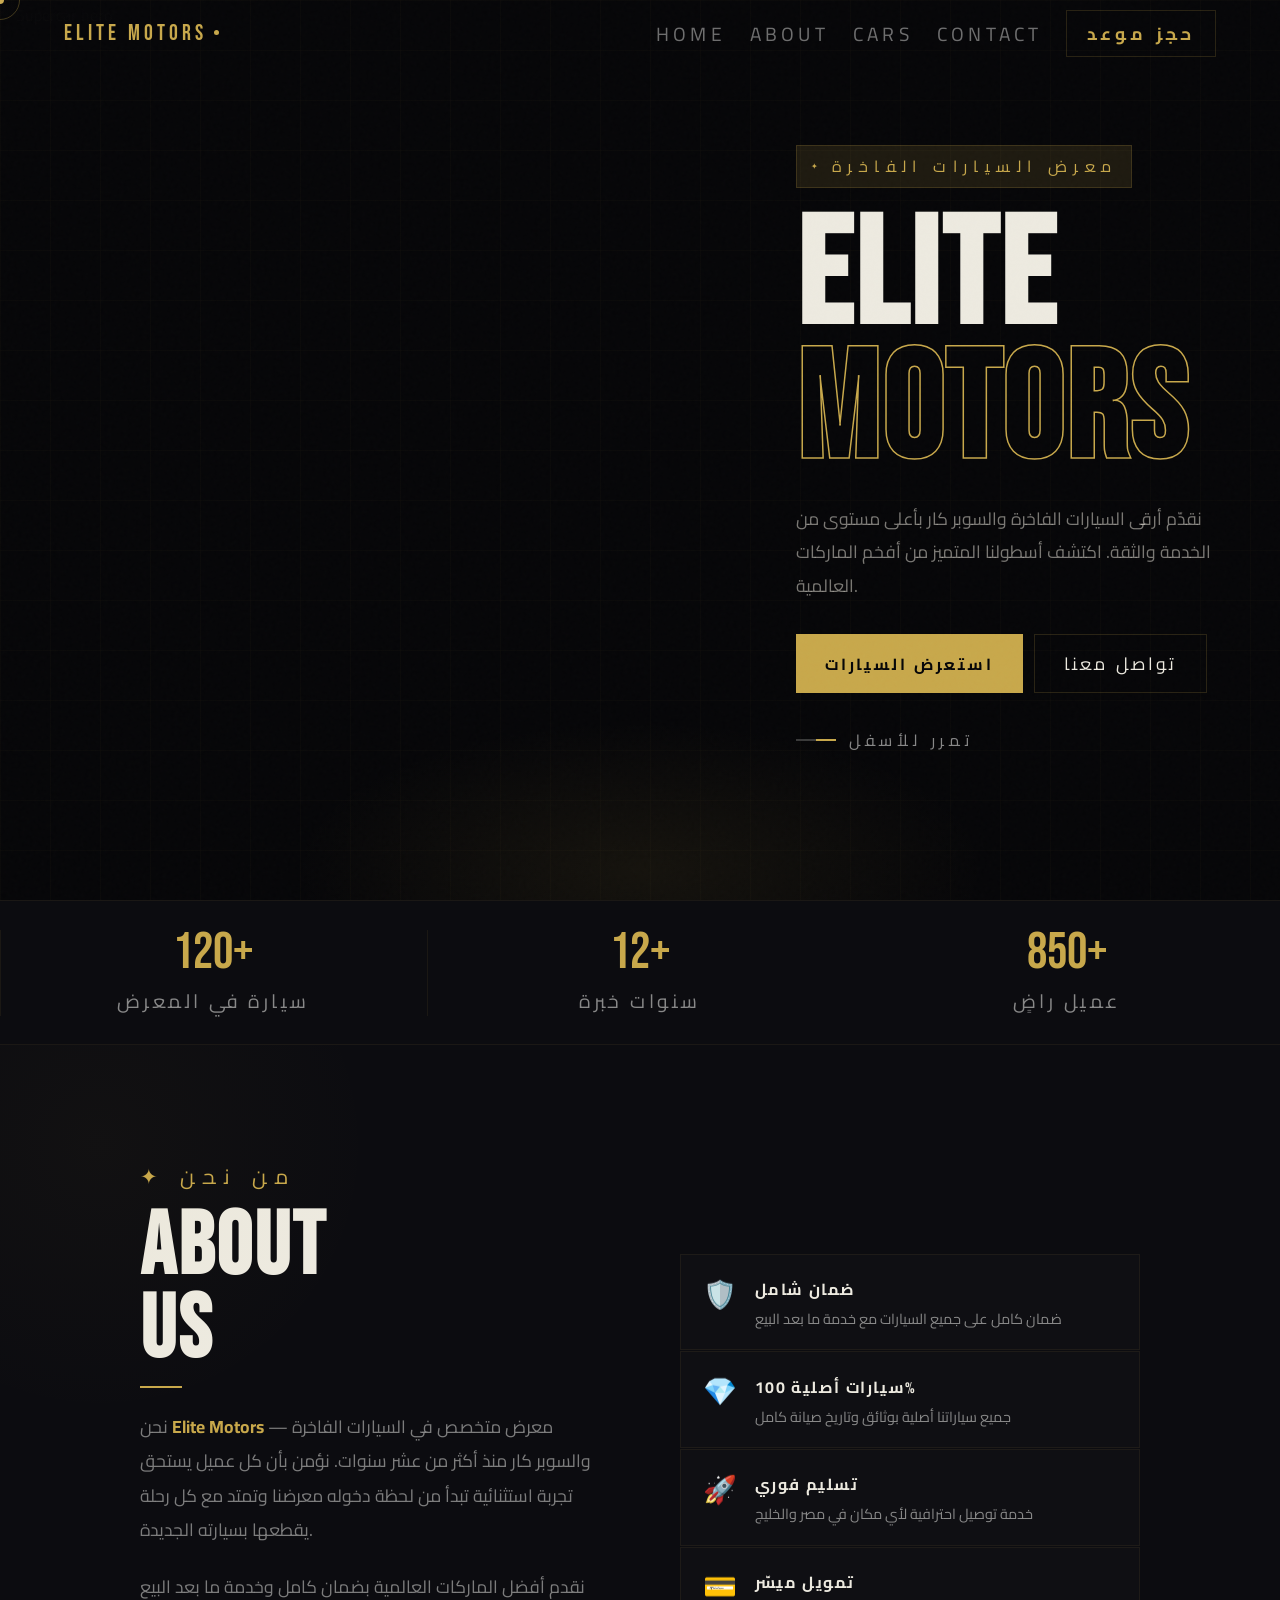
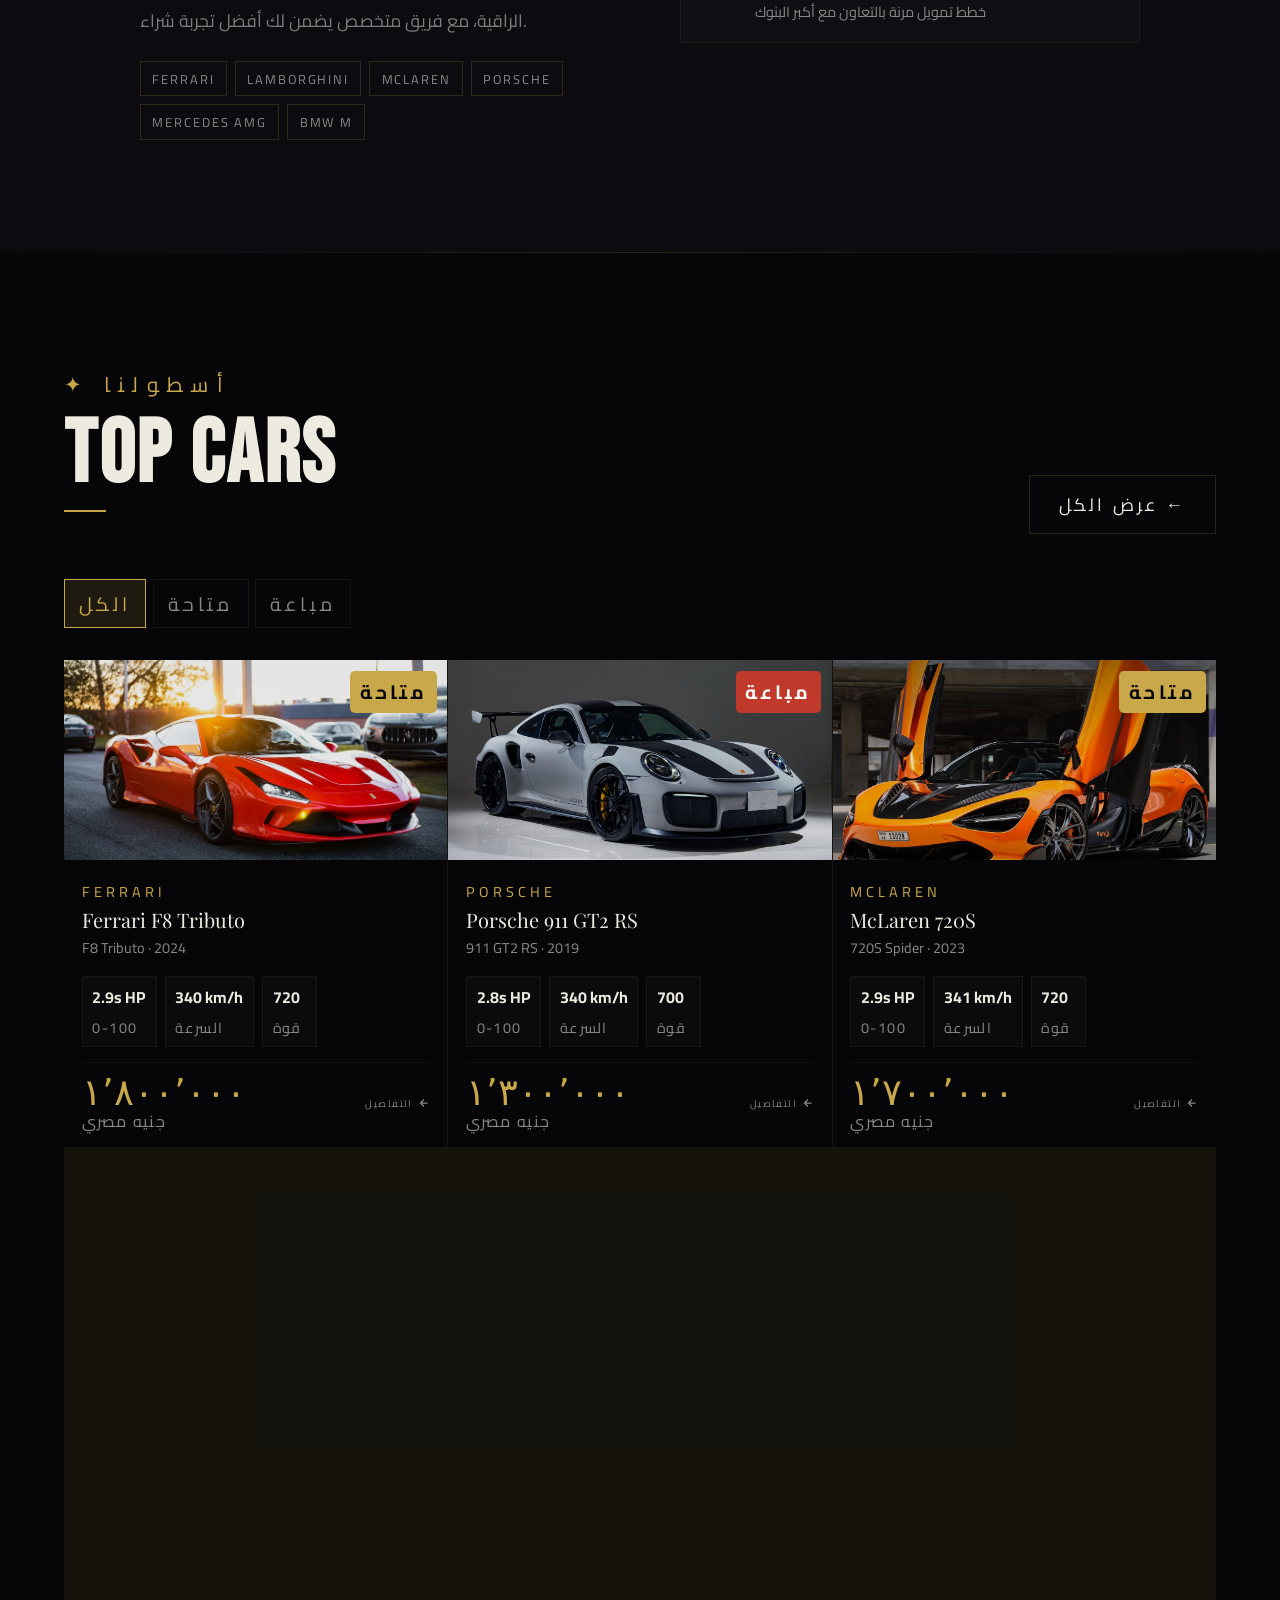
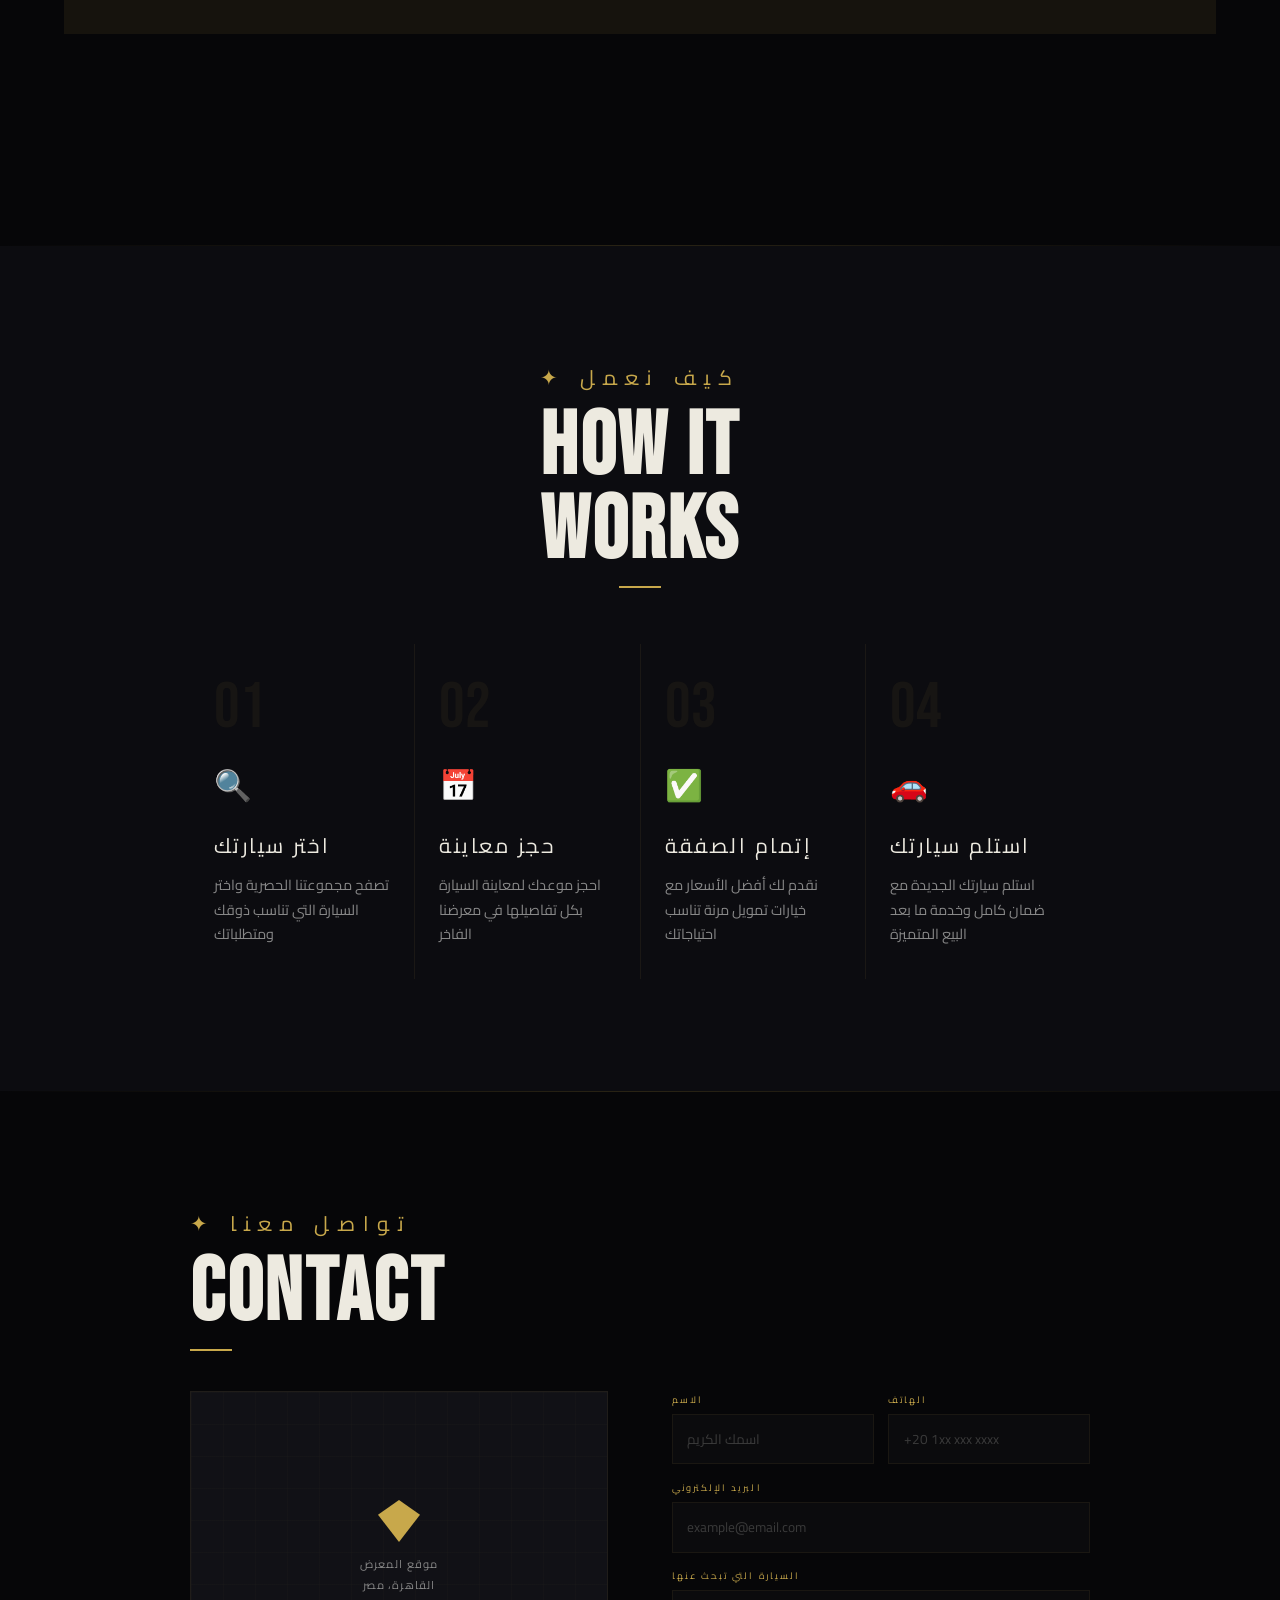
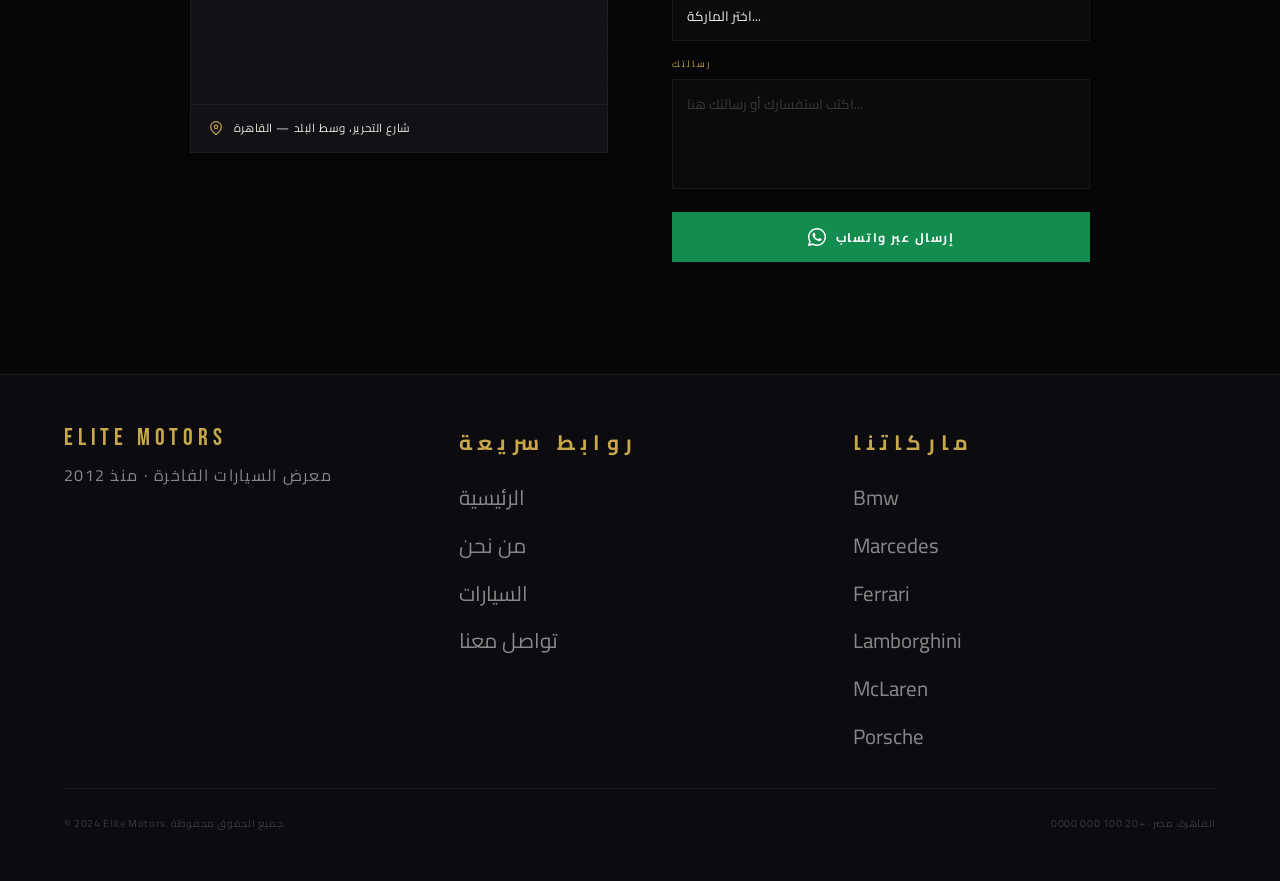
==== index.html @ e6af2a57 "Add files via upload" ====
<!DOCTYPE html>
<html lang="en">
<head>
    <meta charset="UTF-8">
    <meta name="viewport" content="width=device-width, initial-scale=1.0">
    <title>Elite Motors</title>
       <link rel="icon" type="image/x-icon" href="Images/Logo.ico">
    <link rel="preconnect" href="https://fonts.googleapis.com"/>
<link href="https://fonts.googleapis.com/css2?family=Bebas+Neue&family=Cairo:wght@300;400;600;700;900&family=Playfair+Display:ital,wght@0,400;0,700;1,400&display=swap" rel="stylesheet"/>
<link rel="stylesheet" href="style/style.css">
</head>
<body>
    <div class="cursor" id="cursor"></div>
<div class="cursor-ring" id="cursorRing"></div>

<!-- LOADER -->
<div id="loader">
  <div class="loader-wordmark">
    <div class="loader-em">ELITE MOTORS</div>
    <div class="loader-sub">معرض السيارات الفاخرة</div>
  </div>
  <div class="loader-track">
    <div class="loader-fill"></div>
  </div>
  <div class="loader-pct" id="loaderPct">0%</div>
</div>

<!-- NAV -->
<nav id="mainNav">
  <a href="#home" class="nav-logo" onclick="closeMenu()">
    ELITE MOTORS<span class="dot"></span>
  </a>
  <button class="hamburger" id="hamburger" aria-label="القائمة" aria-expanded="false">
    <span></span><span></span><span></span>
  </button>
  <div class="nav-drawer" id="navDrawer">
    <ul>
      <li><a href="#home" onclick="closeMenu()">Home</a></li>
      <li><a href="#about" onclick="closeMenu()">About</a></li>
      <li><a href="#cars" onclick="closeMenu()">Cars</a></li>
      <li><a href="#contact" onclick="closeMenu()">Contact</a></li>
    </ul>
    <div class="drawer-divider"></div>
    <div class="drawer-bottom">
      <button class="drawer-cta" onclick="closeMenu()">حجز موعد</button>
      <div class="drawer-social">
        <a href="#" aria-label="Instagram">
          <svg width="15" height="15" viewBox="0 0 24 24" fill="none" stroke="currentColor" stroke-width="1.5"><rect x="2" y="2" width="20" height="20" rx="5"/><circle cx="12" cy="12" r="4"/><circle cx="17.5" cy="6.5" r="1" fill="currentColor" stroke="none"/></svg>
        </a>
        <a href="#" aria-label="WhatsApp">
          <svg width="15" height="15" viewBox="0 0 24 24" fill="currentColor"><path d="M17.472 14.382c-.297-.149-1.758-.867-2.03-.967-.273-.099-.471-.148-.67.15-.197.297-.767.966-.94 1.164-.173.199-.347.223-.644.075-.297-.15-1.255-.463-2.39-1.475-.883-.788-1.48-1.761-1.653-2.059-.173-.297-.018-.458.13-.606.134-.133.298-.347.446-.52.149-.174.198-.298.298-.497.099-.198.05-.371-.025-.52-.075-.149-.669-1.612-.916-2.207-.242-.579-.487-.5-.669-.51-.173-.008-.371-.01-.57-.01-.198 0-.52.074-.792.372-.272.297-1.04 1.016-1.04 2.479 0 1.462 1.065 2.875 1.213 3.074.149.198 2.096 3.2 5.077 4.487.709.306 1.262.489 1.694.625.712.227 1.36.195 1.871.118.571-.085 1.758-.719 2.006-1.413.248-.694.248-1.289.173-1.413z"/><path d="M12 0C5.373 0 0 5.373 0 12c0 2.124.553 4.118 1.524 5.849L.057 23.428a.5.5 0 00.601.633l5.706-1.453A11.937 11.937 0 0012 24c6.627 0 12-5.373 12-12S18.627 0 12 0zm0 22c-1.907 0-3.702-.512-5.243-1.409l-.364-.216-3.755.957.978-3.668-.235-.378A9.953 9.953 0 012 12C2 6.477 6.477 2 12 2s10 4.477 10 10-4.477 10-10 10z"/></svg>
        </a>
      </div>
    </div>
  </div>
</nav>

<!-- HERO -->
<section id="home">
  <div class="hero-bg-image" id="heroBg">
    <img src="https://images.unsplash.com/photo-1493238792000-8113da705763?w=1800&q=85&auto=format&fit=crop" alt="Supercar hero"/>
  </div>
  <div class="hero-vignette"></div>
  <div class="hero-grid-lines"></div>
  <div class="hero-glow"></div>
  <div class="hero-inner">
    <div class="hero-content" id="heroContent">
      <div class="hero-eyebrow">معرض السيارات الفاخرة</div>
      <h1 class="hero-h1">ELITE<br/><em>MOTORS</em></h1>
      <p class="hero-desc">نقدّم أرقى السيارات الفاخرة والسوبر كار بأعلى مستوى من الخدمة والثقة. اكتشف أسطولنا المتميز من أفخم الماركات العالمية.</p>
      <div class="hero-actions">
        <a href="#cars" class="btn-gold"><span>استعرض السيارات</span></a>
        <a href="#contact" class="btn-ghost">تواصل معنا</a>
      </div>
      <div class="hero-scroll">
        <div class="scroll-line"></div>
        <span>تمرر للأسفل</span>
      </div>
    </div>
  </div>
</section>

<!-- STATS BAR -->
<div class="stats-bar">
  <div class="stat-item">
    <span class="stat-num" data-target="120" data-suffix="+">0</span>
    <span class="stat-label">سيارة في المعرض</span>
  </div>
  <div class="stat-item">
    <span class="stat-num" data-target="12" data-suffix="+">0</span>
    <span class="stat-label">سنوات خبرة</span>
  </div>
  <div class="stat-item">
    <span class="stat-num" data-target="850" data-suffix="+">0</span>
    <span class="stat-label">عميل راضٍ</span>
  </div>
</div>

<!-- ABOUT -->
<section id="about">
  <div class="about-layout">
    <div class="rv-l">
      <span class="about-label">✦ من نحن</span>
      <h2 class="section-h">ABOUT<br/>US</h2>
      <div class="section-bar"></div>
      <p class="about-text">
        نحن <strong>Elite Motors</strong> — معرض متخصص في السيارات الفاخرة والسوبر كار منذ أكثر من عشر سنوات. نؤمن بأن كل عميل يستحق تجربة استثنائية تبدأ من لحظة دخوله معرضنا وتمتد مع كل رحلة يقطعها بسيارته الجديدة.
      </p>
      <p class="about-text">
        نقدم أفضل الماركات العالمية بضمان كامل وخدمة ما بعد البيع الراقية، مع فريق متخصص يضمن لك أفضل تجربة شراء.
      </p>
      <div class="about-tags">
        <span class="tag">Ferrari</span>
        <span class="tag">Lamborghini</span>
        <span class="tag">McLaren</span>
        <span class="tag">Porsche</span>
        <span class="tag">Mercedes AMG</span>
        <span class="tag">BMW M</span>
      </div>
    </div>
    <div class="rv-r" style="transition-delay:.1s">
      <div class="about-features">
        <div class="feat-item">
          <div class="feat-icon">🛡️</div>
          <div class="feat-text">
            <h4>ضمان شامل</h4>
            <p>ضمان كامل على جميع السيارات مع خدمة ما بعد البيع</p>
          </div>
        </div>
        <div class="feat-item">
          <div class="feat-icon">💎</div>
          <div class="feat-text">
            <h4>سيارات أصلية 100%</h4>
            <p>جميع سياراتنا أصلية بوثائق وتاريخ صيانة كامل</p>
          </div>
        </div>
        <div class="feat-item">
          <div class="feat-icon">🚀</div>
          <div class="feat-text">
            <h4>تسليم فوري</h4>
            <p>خدمة توصيل احترافية لأي مكان في مصر والخليج</p>
          </div>
        </div>
        <div class="feat-item">
          <div class="feat-icon">💳</div>
          <div class="feat-text">
            <h4>تمويل ميسّر</h4>
            <p>خطط تمويل مرنة بالتعاون مع أكبر البنوك</p>
          </div>
        </div>
      </div>
    </div>
  </div>
</section>

<div class="divider"></div>

<!-- CARS -->
<section id="cars">
  <div class="cars-head">
    <div>
      <span class="about-label rv">✦ أسطولنا</span>
      <h2 class="section-h rv" style="transition-delay:.08s">TOP CARS</h2>
      <div class="section-bar rv" style="transition-delay:.13s"></div>
    </div>
    <a href="cars.html" class="btn-ghost rv" style="transition-delay:.18s;align-self:flex-end;white-space:nowrap;">عرض الكل ←</a>
  </div>
  <div class="car-filters rv" style="transition-delay:.1s">
    <button class="filter-btn active" data-filter="all">الكل</button>
    <button class="filter-btn" data-filter="available">متاحة</button>
    <button class="filter-btn" data-filter="sold">مباعة</button>
  </div>
  <div class="cars-grid" id="carsGrid"></div>
  <div class="cars-footer-row rv" style="transition-delay:.1s;margin-top:2.8rem">
    <a href="cars.html" class="btn-gold"><span>استعرض كل السيارات →</span></a>
  </div>
</section>

<div class="divider"></div>

<!-- PROCESS -->
<section id="process">
  <div class="process-header">
    <span class="about-label rv">✦ كيف نعمل</span>
    <h2 class="section-h rv" style="transition-delay:.08s">HOW IT<br/>WORKS</h2>
    <div class="section-bar rv" style="margin:.8rem auto 0;transition-delay:.13s"></div>
  </div>
  <div class="process-grid">
    <div class="process-step rv">
      <span class="step-num">01</span>
      <div class="step-icon">🔍</div>
      <div class="step-title">اختر سيارتك</div>
      <p class="step-desc">تصفح مجموعتنا الحصرية واختر السيارة التي تناسب ذوقك ومتطلباتك</p>
      <div class="step-line"></div>
    </div>
    <div class="process-step rv" style="transition-delay:.07s">
      <span class="step-num">02</span>
      <div class="step-icon">📅</div>
      <div class="step-title">حجز معاينة</div>
      <p class="step-desc">احجز موعدك لمعاينة السيارة بكل تفاصيلها في معرضنا الفاخر</p>
      <div class="step-line"></div>
    </div>
    <div class="process-step rv" style="transition-delay:.14s">
      <span class="step-num">03</span>
      <div class="step-icon">✅</div>
      <div class="step-title">إتمام الصفقة</div>
      <p class="step-desc">نقدم لك أفضل الأسعار مع خيارات تمويل مرنة تناسب احتياجاتك</p>
      <div class="step-line"></div>
    </div>
    <div class="process-step rv" style="transition-delay:.21s">
      <span class="step-num">04</span>
      <div class="step-icon">🚗</div>
      <div class="step-title">استلم سيارتك</div>
      <p class="step-desc">استلم سيارتك الجديدة مع ضمان كامل وخدمة ما بعد البيع المتميزة</p>
      <div class="step-line"></div>
    </div>
  </div>
</section>

<div class="divider"></div>

<!-- CONTACT -->
<section id="contact">
  <div style="max-width:900px;margin:0 auto;">
    <span class="about-label rv">✦ تواصل معنا</span>
    <h2 class="section-h rv" style="transition-delay:.08s">CONTACT</h2>
    <div class="section-bar rv" style="margin-bottom:2.5rem;transition-delay:.13s"></div>
  </div>
  <div class="contact-layout">
    <div class="rv-l">
      <div class="map-container">
        <div class="map-visual">
          <div class="map-pin"></div>
          <p>موقع المعرض<br/>القاهرة، مصر</p>
        </div>
        <div class="map-addr-bar">
          <svg width="14" height="14" viewBox="0 0 24 24" fill="none" stroke="currentColor" stroke-width="2"><path d="M21 10c0 7-9 13-9 13s-9-6-9-13a9 9 0 0118 0z"/><circle cx="12" cy="10" r="3"/></svg>
          <span>شارع التحرير، وسط البلد — القاهرة</span>
        </div>
      </div>
    </div>
    <div class="rv-r" style="transition-delay:.1s">
      <div class="contact-form">
        <div class="form-row">
          <div class="field">
            <label>الاسم</label>
            <input type="text" id="fName" placeholder="اسمك الكريم" autocomplete="name"/>
          </div>
          <div class="field">
            <label>الهاتف</label>
            <input type="tel" id="fPhone" placeholder="+20 1xx xxx xxxx" autocomplete="tel" dir="ltr"/>
          </div>
        </div>
        <div class="field">
          <label>البريد الإلكتروني</label>
          <input type="email" id="fEmail" placeholder="example@email.com" autocomplete="email" dir="ltr"/>
        </div>
        <div class="field">
          <label>السيارة التي تبحث عنها</label>
          <select id="fCar">
            <option value="">اختر الماركة...</option>
            <option>Ferrari</option>
            <option>Lamborghini</option>
            <option>McLaren</option>
            <option>Porsche 911</option>
            <option>Mercedes AMG</option>
            <option>BMW M Series</option>
            <option>أخرى</option>
          </select>
        </div>
        <div class="field">
          <label>رسالتك</label>
          <textarea id="fMsg" placeholder="اكتب استفسارك أو رسالتك هنا..."></textarea>
        </div>
        <button class="btn-wa" onclick="sendWhatsApp()">
          <svg viewBox="0 0 24 24" fill="currentColor"><path d="M17.472 14.382c-.297-.149-1.758-.867-2.03-.967-.273-.099-.471-.148-.67.15-.197.297-.767.966-.94 1.164-.173.199-.347.223-.644.075-.297-.15-1.255-.463-2.39-1.475-.883-.788-1.48-1.761-1.653-2.059-.173-.297-.018-.458.13-.606.134-.133.298-.347.446-.52.149-.174.198-.298.298-.497.099-.198.05-.371-.025-.52-.075-.149-.669-1.612-.916-2.207-.242-.579-.487-.5-.669-.51-.173-.008-.371-.01-.57-.01-.198 0-.52.074-.792.372-.272.297-1.04 1.016-1.04 2.479 0 1.462 1.065 2.875 1.213 3.074.149.198 2.096 3.2 5.077 4.487.709.306 1.262.489 1.694.625.712.227 1.36.195 1.871.118.571-.085 1.758-.719 2.006-1.413.248-.694.248-1.289.173-1.413z"/><path d="M12 0C5.373 0 0 5.373 0 12c0 2.124.553 4.118 1.524 5.849L.057 23.428a.5.5 0 00.601.633l5.706-1.453A11.937 11.937 0 0012 24c6.627 0 12-5.373 12-12S18.627 0 12 0zm0 22c-1.907 0-3.702-.512-5.243-1.409l-.364-.216-3.755.957.978-3.668-.235-.378A9.953 9.953 0 012 12C2 6.477 6.477 2 12 2s10 4.477 10 10-4.477 10-10 10z"/></svg>
          إرسال عبر واتساب
        </button>
      </div>
    </div>
  </div>
</section>

<!-- FOOTER -->
<footer>
  <div class="footer-inner">
    <div>
      <div class="footer-logo">ELITE MOTORS</div>
      <div class="footer-tagline">معرض السيارات الفاخرة · منذ 2012</div>
    </div>
    <div class="footer-col">
      <h5>روابط سريعة</h5>
      <ul>
        <li><a href="#home">الرئيسية</a></li>
        <li><a href="#about">من نحن</a></li>
        <li><a href="#cars">السيارات</a></li>
        <li><a href="#contact">تواصل معنا</a></li>
      </ul>
    </div>
    <div class="footer-col">
      <h5>ماركاتنا</h5>
      <ul>
      <li><a href="#">Bmw</a></li>
        <li><a href="#">Marcedes</a></li>
        <li><a href="#">Ferrari</a></li>
        <li><a href="#">Lamborghini</a></li>
        <li><a href="#">McLaren</a></li>
        <li><a href="#">Porsche</a></li>
      </ul>
    </div>
  </div>
  <div class="footer-bottom">
    <div class="footer-copy">© 2024 Elite Motors. جميع الحقوق محفوظة.</div>
    <div class="footer-copy">القاهرة، مصر · +20 100 000 0000</div>
  </div>
</footer>

<!-- BACK TO TOP -->
<button class="btt" id="btt" aria-label="العودة للأعلى" onclick="window.scrollTo({top:0,behavior:'smooth'})">
  <svg width="16" height="16" viewBox="0 0 24 24" fill="none" stroke="currentColor" stroke-width="2.5"><path d="M18 15l-6-6-6 6"/></svg>
</button>

<!-- TOAST -->
<div class="toast" id="toast">
  <span class="toast-icon">✦</span>
  <span id="toastMsg"></span>
</div>

<!-- MODAL -->
<div class="modal-overlay" id="modal" onclick="closeModal(event)">
  <div class="modal" id="modalInner">
    <button class="modal-close" onclick="closeModal()">✕</button>
    <img id="modalImg" class="modal-img" src="" alt=""/>
    <div class="modal-body">
      <div class="modal-brand" id="modalBrand"></div>
      <div class="modal-name" id="modalName"></div>
      <div class="modal-year" id="modalYear"></div>
      <div class="modal-specs">
        <div class="modal-spec">
          <span class="modal-spec-v" id="mHp">—</span>
          <span class="modal-spec-l">HP</span>
        </div>
        <div class="modal-spec">
          <span class="modal-spec-v" id="mSpd">—</span>
          <span class="modal-spec-l">السرعة</span>
        </div>
        <div class="modal-spec">
          <span class="modal-spec-v" id="mAcc">—</span>
          <span class="modal-spec-l">0–100</span>
        </div>
      </div>
      <div class="modal-price" id="mPrice"></div>
      <a href="#contact" class="btn-gold" style="width:100%;justify-content:center;" onclick="closeModal()"><span>استفسر الآن →</span></a>
    </div>
  </div>
</div>
<script src="script/script.js"></script>
</body>
</html>
---- style/style.css ----
/* ══ RESET & TOKENS ══ */
*,*::before,*::after{margin:0;padding:0;box-sizing:border-box;}
:root{
  --bg:#060608;
  --bg2:#0c0c10;
  --bg3:#111116;
  --gold:#c8a84b;
  --gold2:#e5c96e;
  --gold3:#f0d98a;
  --gold-dim:rgba(200,168,75,.12);
  --gold-glow:rgba(200,168,75,.25);
  --white:#edeae0;
  --gray:#888;
  --gray2:#3a3a3a;
  --red:#c0392b;
  --border:rgba(200,168,75,.18);
  --border2:rgba(200,168,75,.08);
  --nav-h:60px;
  --ff-d:'Bebas Neue',sans-serif;
  --ff-s:'Playfair Display',serif;
  --ff-b:'Cairo',sans-serif;
  --px:1rem;
  --card-r:2px;
  --ease-out:cubic-bezier(0.16,1,0.3,1);
}
@media(min-width:640px){:root{--px:2rem;}}
@media(min-width:1024px){:root{--px:4rem;--nav-h:68px;}}

html{scroll-behavior:smooth;overflow-x:hidden;}
body{background:var(--bg);color:var(--white);font-family:var(--ff-b);overflow-x:hidden;-webkit-font-smoothing:antialiased;}
@media(pointer:fine){body{cursor:none;}}
img{display:block;max-width:100%;}
a{text-decoration:none;color:inherit;}

/* ══ SCROLLBAR ══ */
::-webkit-scrollbar{width:2px;}
::-webkit-scrollbar-track{background:var(--bg);}
::-webkit-scrollbar-thumb{background:var(--gold);}

/* ══ NOISE OVERLAY ══ */
body::after{
  content:'';position:fixed;inset:0;pointer-events:none;z-index:9990;
  opacity:.55;
  background-image:url("data:image/svg+xml,%3Csvg viewBox='0 0 256 256' xmlns='http://www.w3.org/2000/svg'%3E%3Cfilter id='n'%3E%3CfeTurbulence type='fractalNoise' baseFrequency='0.9' numOctaves='4' stitchTiles='stitch'/%3E%3C/filter%3E%3Crect width='100%25' height='100%25' filter='url(%23n)' opacity='0.03'/%3E%3C/svg%3E");
}

/* ══ CURSOR ══ */
.cursor,.cursor-ring{display:none;}
@media(pointer:fine){
  .cursor{
    display:block;position:fixed;width:8px;height:8px;
    background:var(--gold);border-radius:50%;pointer-events:none;z-index:99999;
    transform:translate(-50%,-50%);transition:transform .15s var(--ease-out),width .2s,height .2s,opacity .3s;
    mix-blend-mode:screen;
  }
  .cursor-ring{
    display:block;position:fixed;width:40px;height:40px;
    border:1px solid rgba(200,168,75,.5);border-radius:50%;
    pointer-events:none;z-index:99998;transform:translate(-50%,-50%);
    transition:opacity .3s,border-color .3s;
    opacity:.6;
  }
  .cursor.hovered{transform:translate(-50%,-50%) scale(0);opacity:0;}
  .cursor-ring.hovered{border-color:var(--gold);opacity:1;width:52px;height:52px;transition:width .25s var(--ease-out),height .25s var(--ease-out),border-color .3s,opacity .3s;}
}

/* ══ LOADER ══ */
#loader{
  position:fixed;inset:0;background:var(--bg);z-index:99995;
  display:flex;flex-direction:column;align-items:center;justify-content:center;gap:2rem;
  transition:opacity .8s var(--ease-out),visibility .8s;
}
#loader.done{opacity:0;visibility:hidden;}
.loader-wordmark{
  display:flex;flex-direction:column;align-items:center;gap:.4rem;
}
.loader-em{font-family:var(--ff-d);font-size:clamp(2.5rem,8vw,4rem);letter-spacing:.25em;color:var(--gold);}
.loader-sub{font-size:.55rem;letter-spacing:.55em;color:rgba(200,168,75,.5);text-transform:uppercase;}
.loader-track{width:min(180px,55vw);height:1px;background:var(--border2);position:relative;overflow:hidden;margin-top:.5rem;}
.loader-fill{position:absolute;top:0;right:0;height:100%;background:linear-gradient(to left,var(--gold),var(--gold3));animation:ldfill 2s var(--ease-out) forwards;}
@keyframes ldfill{from{width:0}to{width:100%}}
.loader-pct{font-family:var(--ff-d);font-size:1rem;letter-spacing:.2em;color:rgba(200,168,75,.4);margin-top:.4rem;}

/* ══════════ NAV ══════════ */
nav{
  position:fixed;top:0;width:100%;z-index:1000;
  height:var(--nav-h);
  display:flex;align-items:center;justify-content:space-between;
  padding:0 var(--px);
  transition:background .5s,border-color .5s,backdrop-filter .5s;
  border-bottom:1px solid transparent;
}
nav.scrolled{
  background:rgba(6,6,8,.95);
  border-color:var(--border2);
  backdrop-filter:blur(24px);-webkit-backdrop-filter:blur(24px);
}
.nav-logo{
  font-family:var(--ff-d);font-size:1.4rem;letter-spacing:.18em;
  color:var(--gold);z-index:1002;position:relative;flex-shrink:0;
  display:flex;align-items:center;gap:.4rem;
}
.nav-logo .dot{width:5px;height:5px;background:var(--gold);border-radius:50%;margin-bottom:2px;}

/* Hamburger */
.hamburger{
  display:flex;flex-direction:column;justify-content:center;align-items:flex-end;
  gap:5px;width:44px;height:44px;padding:6px;
  background:none;border:none;cursor:pointer;z-index:1002;position:relative;
  -webkit-tap-highlight-color:transparent;
}
.hamburger span{
  display:block;height:1.5px;background:var(--white);border-radius:2px;
  transition:transform .4s var(--ease-out),opacity .25s,width .35s var(--ease-out),background .3s;
}
.hamburger span:nth-child(1){width:22px;}
.hamburger span:nth-child(2){width:14px;}
.hamburger span:nth-child(3){width:18px;}
.hamburger.open span:nth-child(1){width:20px;transform:translateY(6.5px) rotate(45deg);background:var(--gold);}
.hamburger.open span:nth-child(2){opacity:0;width:0;}
.hamburger.open span:nth-child(3){width:20px;transform:translateY(-6.5px) rotate(-45deg);background:var(--gold);}

/* Drawer */
.nav-drawer{
  position:fixed;inset:0;
  background:rgba(4,4,6,.98);
  backdrop-filter:blur(40px);-webkit-backdrop-filter:blur(40px);
  z-index:1001;
  display:flex;flex-direction:column;
  align-items:center;justify-content:center;
  opacity:0;visibility:hidden;
  transition:opacity .5s var(--ease-out),visibility .5s;
  padding-top:var(--nav-h);
}
.nav-drawer.open{opacity:1;visibility:visible;}
.nav-drawer ul{list-style:none;display:flex;flex-direction:column;align-items:center;gap:.2rem;width:100%;}
.nav-drawer ul li{
  width:100%;text-align:center;
  opacity:0;transform:translateY(24px);
  transition:opacity .5s var(--ease-out),transform .5s var(--ease-out);
}
.nav-drawer.open ul li:nth-child(1){opacity:1;transform:none;transition-delay:.07s;}
.nav-drawer.open ul li:nth-child(2){opacity:1;transform:none;transition-delay:.13s;}
.nav-drawer.open ul li:nth-child(3){opacity:1;transform:none;transition-delay:.19s;}
.nav-drawer.open ul li:nth-child(4){opacity:1;transform:none;transition-delay:.25s;}
.nav-drawer ul li a{
  display:block;padding:1rem 2rem;
  font-family:var(--ff-d);font-size:clamp(2.2rem,9vw,3.5rem);letter-spacing:.06em;
  color:rgba(237,234,224,.3);transition:color .3s,letter-spacing .4s var(--ease-out);
}
.nav-drawer ul li a:hover{color:var(--gold);letter-spacing:.12em;}
.drawer-divider{width:40px;height:1px;background:var(--border);margin:1.5rem auto;}
.drawer-bottom{
  display:flex;flex-direction:column;align-items:center;gap:1.2rem;
  opacity:0;transform:translateY(16px);
  transition:opacity .5s var(--ease-out) .3s,transform .5s var(--ease-out) .3s;
}
.nav-drawer.open .drawer-bottom{opacity:1;transform:none;}
.drawer-cta{
  background:transparent;color:var(--gold);
  border:1px solid var(--border);padding:.6rem 2.5rem;
  font-family:var(--ff-b);font-size:1rem;letter-spacing:.25em;font-weight:700;text-transform:uppercase;
  cursor:pointer;transition:background .3s,border-color .3s;
}
.drawer-cta:hover{background:var(--gold-dim);border-color:var(--gold);}
.drawer-social{display:flex;gap:.6rem;}
.drawer-social a{
  width:36px;height:36px;border:1px solid var(--border2);
  display:flex;align-items:center;justify-content:center;
  color:var(--gray);transition:border-color .3s,color .3s,background .3s;
}
.drawer-social a:hover{border-color:var(--gold);color:var(--gold);background:var(--gold-dim);}

/* Desktop nav */
@media(min-width:768px){
  .hamburger{display:none;}
  .nav-drawer{
    position:static;background:none;backdrop-filter:none;
    opacity:1;visibility:visible;
    flex-direction:row;align-items:center;gap:1.5rem;
    padding-top:0;
  }
  .nav-drawer ul{flex-direction:row;gap:1.5rem;width:auto;}
  .nav-drawer ul li{opacity:1;transform:none;transition:none;width:auto;}
  .nav-drawer ul li a{
    font-family:var(--ff-b);font-size:1.2rem;letter-spacing:.22em;
    text-transform:uppercase;color:rgba(136,136,136,.8);padding:0;
    position:relative;
  }
  .nav-drawer ul li a::after{
    content:'';position:absolute;bottom:-5px;right:0;
    width:0;height:1px;background:var(--gold);
    transition:width .35s var(--ease-out);
  }
  .nav-drawer ul li a:hover{color:var(--white);letter-spacing:.22em;}
  .nav-drawer ul li a:hover::after{width:100%;}
  .drawer-divider{display:none;}
  .drawer-bottom{flex-direction:row;margin-top:0;opacity:1;transform:none;transition:none;}
  .drawer-cta{padding:.4rem 1.2rem;font-size:1.1rem;}
  .drawer-social{display:none;}
}

/* ══════════ HERO ══════════ */
#home{
  min-height:100svh;
  display:grid;grid-template-rows:1fr;
  position:relative;overflow:hidden;
}
.hero-bg-image{
  position:absolute;inset:0;
  opacity:0;transition:opacity 1.5s ease .5s;
}
.hero-bg-image.vis{opacity:1;}
.hero-bg-image img{
  width:100%;height:100%;object-fit:cover;object-position:center 40%;
  filter:brightness(.18) saturate(1.2);
}
.hero-vignette{
  position:absolute;inset:0;
  background:
    radial-gradient(ellipse 70% 70% at 50% 50%,transparent 30%,rgba(6,6,8,.7) 100%),
    linear-gradient(to top,var(--bg) 0%,transparent 40%),
    linear-gradient(to bottom,var(--bg) 0%,transparent 20%);
}
.hero-glow{
  position:absolute;bottom:-120px;right:50%;transform:translateX(50%);
  width:min(700px,140vw);height:300px;
  background:radial-gradient(ellipse,rgba(200,168,75,.08) 0%,transparent 70%);
  pointer-events:none;
}
.hero-grid-lines{
  position:absolute;inset:0;
  background-image:linear-gradient(rgba(200,168,75,.025) 1px,transparent 1px),linear-gradient(90deg,rgba(200,168,75,.025) 1px,transparent 1px);
  background-size:50px 50px;
}

.hero-inner{
  position:relative;z-index:2;
  display:flex;flex-direction:column;justify-content:flex-end;
  padding:calc(var(--nav-h) + 3rem) var(--px) 4rem;
  min-height:100svh;
}
@media(min-width:900px){
  .hero-inner{
    flex-direction:row;align-items:center;justify-content:flex-end;
    padding-top:0;padding-bottom:0;
  }
  .hero-bg-image img{filter:brightness(.28) saturate(1.1);}
  .hero-bg-image::after{
    content:'';position:absolute;inset:0;
    background:linear-gradient(to left,rgba(6,6,8,.85) 0%,rgba(6,6,8,.4) 50%,transparent 100%);
  }
}

.hero-content{
  max-width:min(560px,100%);
  opacity:0;transform:translateY(50px);
  transition:opacity 1s var(--ease-out),transform 1s var(--ease-out);
}
.hero-content.vis{opacity:1;transform:none;}
@media(min-width:900px){.hero-content{transform:translateX(60px);}
.hero-content.vis{transform:none;}}

.hero-eyebrow{
  display:inline-flex;align-items:center;gap:.5rem;
  font-size:1rem;letter-spacing:.4em;text-transform:uppercase;color:var(--gold);
  border:1px solid var(--border);padding:.35rem .85rem;margin-bottom:1.5rem;
  background:var(--gold-dim);
}
.hero-eyebrow::before{content:'✦';font-size:.5rem;}
.hero-h1{
  font-family:var(--ff-d);
  font-size:clamp(4rem,16vw,9.5rem);
  line-height:.88;letter-spacing:.02em;color:var(--white);
  margin-bottom:1.4rem;
}
.hero-h1 em{
  color:transparent;
  -webkit-text-stroke:1.5px var(--gold);
  font-style:normal;
}
.hero-desc{
  font-size:clamp(0.9rem,2.5vw,1.1rem);line-height:1.9;
  color:rgba(237,234,224,.5);margin-bottom:2rem;max-width:420px;
}
.hero-actions{display:flex;gap:.7rem;flex-wrap:wrap;margin-bottom:2rem;}

/* Buttons */
.btn-gold{
  display:inline-flex;align-items:center;gap:.5rem;
  background:var(--gold);color:var(--bg);
  padding:.75rem 1.8rem;font-weight:700;font-size:1rem;letter-spacing:.18em;text-transform:uppercase;
  position:relative;overflow:hidden;
  transition:transform .25s var(--ease-out),box-shadow .3s;
  -webkit-tap-highlight-color:transparent;
}
.btn-gold::before{
  content:'';position:absolute;inset:0;
  background:var(--gold3);
  transform:translateX(-101%);transition:transform .45s var(--ease-out);
}
.btn-gold span{position:relative;z-index:1;}
.btn-gold:hover::before{transform:translateX(0);}
.btn-gold:hover{transform:translateY(-2px);box-shadow:0 12px 35px rgba(200,168,75,.3);}
.btn-ghost{
  display:inline-flex;align-items:center;gap:.5rem;
  border:1px solid var(--border);color:var(--white);
  padding:.75rem 1.8rem;font-size:1.1rem;letter-spacing:.18em;text-transform:uppercase;
  transition:border-color .3s,color .3s,background .3s,transform .25s var(--ease-out);
  -webkit-tap-highlight-color:transparent;
}
.btn-ghost:hover{border-color:var(--gold);color:var(--gold);background:var(--gold-dim);transform:translateY(-2px);}

.hero-scroll{
  display:flex;align-items:center;gap:.8rem;
  font-size:1rem;letter-spacing:.3em;color:var(--gray);text-transform:uppercase;
  margin-top:1rem;
}
.scroll-line{width:40px;height:2px;background:var(--gray2);position:relative;overflow:hidden;}
.scroll-line::after{
  content:'';position:absolute;top:0;right:0;height:100%;width:50%;background:var(--gold);
  animation:scrollp 2s ease-in-out infinite;
}
@keyframes scrollp{0%{right:100%;width:0}50%{width:50%}100%{right:-50%;width:0}}

/* ══ DIVIDER ══ */
.divider{
  height:1px;
  background:linear-gradient(to left,transparent,var(--border),transparent);
}

/* ══════════ STATS BAR ══════════ */
.stats-bar{
  background:var(--bg2);
  border-top:1px solid var(--border2);
  border-bottom:1px solid var(--border2);
  display:grid;
  grid-template-columns:repeat(3,1fr);
}
.stat-item{
  padding:1.6rem 1rem;
  text-align:center;
  position:relative;
  overflow:hidden;
}
.stat-item:not(:last-child)::after{
  content:'';position:absolute;top:20%;left:0;
  width:1px;height:60%;background:var(--border2);
}
.stat-num{
  font-family:var(--ff-d);
  font-size:clamp(2rem,6vw,3.2rem);
  color:var(--gold);display:block;line-height:1;
  margin-bottom:.3rem;
}
.stat-label{font-size:1.2rem;letter-spacing:.18em;color:var(--gray);text-transform:uppercase;}

/* ══════════ ABOUT ══════════ */
#about{
  background:var(--bg2);
  padding:5rem var(--px);
  position:relative;overflow:hidden;
}
@media(min-width:768px){#about{padding:7rem var(--px);}}
#about::before{
  content:'';position:absolute;top:-200px;left:-200px;
  width:600px;height:600px;
  background:radial-gradient(circle,rgba(200,168,75,.03) 0%,transparent 65%);
  pointer-events:none;
}
.about-layout{
  display:grid;grid-template-columns:1fr;gap:3rem;
  max-width:1000px;margin:0 auto;
}
@media(min-width:768px){.about-layout{grid-template-columns:1fr 1fr;gap:5rem;align-items:center;}}
.about-label{font-size:1.3rem;letter-spacing:.4em;text-transform:uppercase;color:var(--gold);display:block;margin-bottom:.6rem;}
.section-h{font-family:var(--ff-d);font-size:clamp(2.8rem,9vw,5.5rem);line-height:.95;letter-spacing:.03em;color:var(--white);margin-bottom:.8rem;}
.section-bar{width:42px;height:2px;background:var(--gold);margin-bottom:1.4rem;}
.about-text{font-size:1.1rem;line-height:1.95;color:rgba(136,136,136,.9);margin-bottom:1.4rem;}
.about-text strong{color:var(--gold);}
.about-tags{display:flex;flex-wrap:wrap;gap:.5rem;}
.tag{
  font-size:0.8rem;letter-spacing:.15em;text-transform:uppercase;
  border:1px solid var(--border);color:var(--gray);padding:.3rem .7rem;
  transition:border-color .3s,color .3s,background .3s;
}
.tag:hover{border-color:var(--gold);color:var(--gold);background:var(--gold-dim);}
.about-features{display:flex;flex-direction:column;gap:1px;}
.feat-item{
  padding:1.2rem 1.2rem;border:1px solid var(--border2);
  display:flex;align-items:flex-start;gap:.9rem;
  background:rgba(255,255,255,.01);
  transition:border-color .35s,background .35s,transform .35s var(--ease-out);
  cursor:default;
}
.feat-item:hover{border-color:var(--border);background:var(--gold-dim);transform:translateX(-4px);}
.feat-icon{
  font-size:1.7rem;flex-shrink:0;
  width:40px;height:40px;display:flex;align-items:center;justify-content:center;
}
.feat-text h4{font-size:1rem;letter-spacing:.1em;color:var(--white);margin-bottom:.2rem;text-transform:uppercase;}
.feat-text p{font-size:.9rem;color:var(--gray);line-height:1.6;}

/* ══════════ CARS ══════════ */
#cars{
  background:var(--bg);
  padding:5rem var(--px);
}
@media(min-width:768px){#cars{padding:7rem var(--px);}}
.cars-head{
  display:flex;flex-direction:column;gap:1.2rem;margin-bottom:2.8rem;
}
@media(min-width:600px){.cars-head{flex-direction:row;align-items:flex-end;justify-content:space-between;}}

/* Filter tabs */
.car-filters{display:flex;gap:.4rem;flex-wrap:wrap;margin-bottom:2rem;}
.filter-btn{
  font-size:1.2rem;letter-spacing:.2em;text-transform:uppercase;
  border:1px solid var(--border2) ;color:var(--gray);
  padding:.35rem .9rem;cursor:pointer;background:none;
  transition:border-color .3s,color .3s,background .3s;
  -webkit-tap-highlight-color:transparent;
  font-family:var(--ff-b);
}
.filter-btn.active,.filter-btn:hover{border-color:var(--gold);color:var(--gold);background:var(--gold-dim);}

/* Cars grid */
.cars-grid{
  display:grid;
  grid-template-columns:1fr;
  gap:1px;
  background:var(--border2);
}
@media(min-width:480px){.cars-grid{grid-template-columns:repeat(2,1fr);}}
@media(min-width:900px){.cars-grid{grid-template-columns:repeat(3,1fr);}}

/* Car card */
.car-card{
  background:var(--bg);
  position:relative;overflow:hidden;
  opacity:0;transform:translateY(30px);
  transition:opacity .6s var(--ease-out),transform .6s var(--ease-out),box-shadow .4s;
  cursor:pointer;
}
.car-card.vis{opacity:1;transform:none;}
.car-card:nth-child(1){transition-delay:.00s;}
.car-card:nth-child(2){transition-delay:.07s;}
.car-card:nth-child(3){transition-delay:.14s;}
.car-card:nth-child(4){transition-delay:.21s;}
.car-card:nth-child(5){transition-delay:.28s;}
.car-card:nth-child(6){transition-delay:.35s;}
.car-card:hover{box-shadow:0 20px 50px rgba(0,0,0,.6);}

.car-img-wrap{
  height:200px;overflow:hidden;position:relative;
  background:var(--bg3);
}
@media(min-width:480px){.car-img-wrap{height:185px;}}
@media(min-width:900px){.car-img-wrap{height:200px;}}

.car-img-wrap img{
  width:100%;height:100%;object-fit:cover;object-position:center;
  transition:transform .8s var(--ease-out),filter .5s;
  filter:brightness(.9) saturate(1.1);
}
.car-card:hover .car-img-wrap img{transform:scale(1.08);filter:brightness(1) saturate(1.2);}

/* Image skeleton */
.car-img-wrap::before{
  content:'';position:absolute;inset:0;z-index:1;
  background:linear-gradient(135deg,var(--bg3) 25%,var(--bg2) 50%,var(--bg3) 75%);
  background-size:200% 200%;
  animation:shimmer 1.5s infinite;
  transition:opacity .4s;
}
.car-img-wrap.loaded::before{opacity:0;pointer-events:none;}
@keyframes shimmer{0%{background-position:200% 0}100%{background-position:-200% 0}}

.car-badge{
  position:absolute;top:.65rem;right:.65rem;z-index:3;
  font-size:.52rem;letter-spacing:.18em;font-weight:700;text-transform:uppercase;
  padding:.2rem .6rem;
}
.badge-av{background:var(--gold);font-size: 1.2rem; border-radius: 5px; color:var(--bg);}
.badge-sold{background:var(--red);font-size: 1.2rem; border-radius: 5px; color:#fff;}
.car-overlay{
  position:absolute;inset:0;z-index:2;
  background:linear-gradient(to top,rgba(6,6,8,.85) 0%,transparent 50%);
  opacity:0;transition:opacity .4s;
  display:flex;align-items:flex-end;padding:.8rem;
}
.car-card:hover .car-overlay{opacity:1;}
.overlay-btn{
  font-size:1rem;letter-spacing:.15em;text-transform:uppercase;
  color:var(--gold);border:1px solid var(--border);
  padding:.35rem .8rem;background:rgba(6,6,8,.7);
  transition:background .3s;
}
.overlay-btn:hover{background:var(--gold-dim);}

.car-info{padding:1.1rem;}
.car-brand-tag{font-size:.9rem;letter-spacing:.28em;color:var(--gold);text-transform:uppercase;margin-bottom:.2rem;}
.car-name{font-family:var(--ff-s);font-size:1.25rem;color:var(--white);margin-bottom:.15rem;line-height:1.2;}
.car-sub{font-size:.9rem;color:var(--gray);margin-bottom:.9rem;}
.car-specs{display:flex;gap:.5rem;flex-wrap:wrap;margin-bottom:.9rem;}
.spec{
  display:flex;flex-direction:column;gap:.08rem;
  padding:.35rem .6rem;background:rgba(255,255,255,.02);border:1px solid var(--border2);
  min-width:55px;
}
.spec-v{font-size:1rem;font-weight:700;color:var(--white);}
.spec-l{font-size:.9rem;letter-spacing:.1em;color:var(--gray);text-transform:uppercase;}
.car-footer{
  display:flex;align-items:center;justify-content:space-between;
  padding-top:.85rem;border-top:1px solid rgba(255,255,255,.04);
}
.car-price{font-family:var(--ff-d);font-size:2.3rem;color:var(--gold);line-height:1;}
.car-price small{font-family:var(--ff-b);font-size:1rem;color:var(--gray);display:block;letter-spacing:.08em;}
.more-link{
  display:flex;align-items:center;gap:.3rem;
  font-size:.6rem;letter-spacing:.15em;text-transform:uppercase;color:var(--gray);
  transition:color .3s,gap .3s var(--ease-out);
}
.car-card:hover .more-link{color:var(--gold);gap:.55rem;}
.more-link svg{transition:transform .3s;}
.car-card:hover .more-link svg{transform:translateX(-3px);}

.cars-footer-row{text-align:center;margin-top:2.8rem;}

/* ══════════ PROCESS ══════════ */
#process{
  background:var(--bg2);
  padding:5rem var(--px);
}
@media(min-width:768px){#process{padding:7rem var(--px);}}
.process-header{text-align:center;max-width:500px;margin:0 auto 3.5rem;}
.process-grid{
  display:grid;grid-template-columns:1fr;gap:1px;
  background:var(--border2);max-width:900px;margin:0 auto;
}
@media(min-width:540px){.process-grid{grid-template-columns:repeat(2,1fr);}}
@media(min-width:900px){.process-grid{grid-template-columns:repeat(4,1fr);}}
.process-step{
  background:var(--bg2);padding:2rem 1.5rem;
  position:relative;overflow:hidden;
  transition:background .35s;cursor:default;
}
.process-step:hover{background:var(--bg3);}
.step-num{
  font-family:var(--ff-d);font-size:4rem;color:rgba(200,168,75,.06);
  line-height:1;margin-bottom:1rem;display:block;
  transition:color .4s;
}
.process-step:hover .step-num{color:rgba(200,168,75,.12);}
.step-icon{font-size:1.9rem;margin-bottom:.8rem;}
.step-title{font-size:1.3rem;letter-spacing:.12em;text-transform:uppercase;color:var(--white);margin-bottom:.5rem;}
.step-desc{font-size:0.9rem;color:var(--gray);line-height:1.7;}
.step-line{
  position:absolute;bottom:0;right:0;height:2px;width:0;
  background:var(--gold);transition:width .5s var(--ease-out);
}
.process-step:hover .step-line{width:100%;}

/* ══════════ CONTACT ══════════ */
#contact{
  background:var(--bg);
  padding:5rem var(--px);
}
@media(min-width:768px){#contact{padding:7rem var(--px);}}
.contact-layout{
  display:grid;grid-template-columns:1fr;gap:2.5rem;
  max-width:900px;margin:0 auto;
}
@media(min-width:720px){.contact-layout{grid-template-columns:1fr 1fr;gap:4rem;align-items:start;}}

.map-container{
  border:1px solid var(--border2);overflow:hidden;
  background:var(--bg3);
}
.map-visual{
  aspect-ratio:4/3;position:relative;
  display:flex;flex-direction:column;align-items:center;justify-content:center;
  background:
    linear-gradient(rgba(200,168,75,.02) 1px,transparent 1px),
    linear-gradient(90deg,rgba(200,168,75,.02) 1px,transparent 1px);
  background-size:32px 32px;
  gap:.7rem;
}
.map-pin{
  width:42px;height:42px;
  background:var(--gold);
  clip-path:polygon(50% 100%,0 35%,50% 0%,100% 35%);
  animation:pinbob .3s ease-in-out infinite alternate;
  flex-shrink:0;
}
@keyframes pinbob{to{transform:translateY(-4px);}}
.map-visual p{font-size:.7rem;letter-spacing:.1em;color:var(--gray);text-align:center;}
.map-addr-bar{
  padding:.8rem 1.1rem;border-top:1px solid var(--border2);
  display:flex;align-items:center;gap:.7rem;
}
.map-addr-bar svg{flex-shrink:0;color:var(--gold);}
.map-addr-bar span{font-size:.72rem;color:var(--white);letter-spacing:.05em;}

/* Form */
.contact-form{display:flex;flex-direction:column;gap:.9rem;}
.form-row{display:grid;grid-template-columns:1fr 1fr;gap:.9rem;}
.field label{
  display:block;font-size:.58rem;letter-spacing:.22em;color:var(--gold);
  text-transform:uppercase;margin-bottom:.4rem;
}
.field input,.field textarea,.field select{
  width:100%;background:rgba(255,255,255,.02);border:1px solid var(--border2);
  color:var(--white);padding:.7rem .9rem;font-family:var(--ff-b);font-size:.85rem;
  outline:none;resize:none;border-radius:0;-webkit-appearance:none;
  transition:border-color .3s,background .3s,box-shadow .3s;
}
.field input:focus,.field textarea:focus,.field select:focus{
  border-color:var(--gold);background:var(--gold-dim);
  box-shadow:0 0 0 2px rgba(200,168,75,.06);
}
.field input::placeholder,.field textarea::placeholder{color:var(--gray2);}
.field textarea{height:110px;}
.field select option{background:var(--bg3);}

.btn-wa{
  display:flex;align-items:center;justify-content:center;gap:.6rem;
  width:100%;background:#128c4f;color:#fff;
  padding:.85rem;font-weight:700;font-size:.78rem;letter-spacing:.12em;text-transform:uppercase;
  border:none;cursor:pointer;
  transition:background .3s,transform .25s var(--ease-out),box-shadow .3s;
  font-family:var(--ff-b);
  -webkit-tap-highlight-color:transparent;
}
.btn-wa:hover{background:#0e7a44;transform:translateY(-2px);box-shadow:0 10px 30px rgba(18,140,79,.3);}
.btn-wa svg{width:18px;height:18px;flex-shrink:0;}

/* ══════════ FOOTER ══════════ */
footer{
  background:var(--bg2);
  border-top:1px solid var(--border2);
  padding:3rem var(--px);
}
.footer-inner{
  display:grid;grid-template-columns:1fr;gap:2rem;
  max-width:1200px;margin:0 auto;
}
@media(min-width:640px){.footer-inner{grid-template-columns:1fr 1fr 1fr;}}
.footer-logo{
  font-family:var(--ff-d);font-size:1.5rem;letter-spacing:.2em;
  color:var(--gold);margin-bottom:.5rem;
}
.footer-tagline{font-size:1rem;color:var(--gray);letter-spacing:.08em;}
.footer-col h5{font-size:1.3rem;letter-spacing:.3em;color:var(--gold);text-transform:uppercase;margin-bottom:1rem;}
.footer-col ul{list-style:none;display:flex;flex-direction:column;gap:.55rem;}
.footer-col ul li a{font-size:1.3rem;color:var(--gray);transition:color .3s;}
.footer-col ul li a:hover{color:var(--white);}
.footer-bottom{
  border-top:1px solid var(--border2);
  padding-top:1.5rem;margin-top:2rem;
  display:flex;flex-direction:column;gap:.8rem;align-items:center;text-align:center;
}
@media(min-width:600px){.footer-bottom{flex-direction:row;justify-content:space-between;text-align:right;}}
.footer-copy{font-size:.65rem;color:var(--gray2);letter-spacing:.06em;}

/* ══ REVEAL ══ */
.rv{opacity:0;transform:translateY(28px);transition:opacity .7s var(--ease-out),transform .7s var(--ease-out);}
.rv.vis{opacity:1;transform:none;}
.rv-l{opacity:0;transform:translateX(-35px);transition:opacity .7s var(--ease-out),transform .7s var(--ease-out);}
.rv-r{opacity:0;transform:translateX(35px);transition:opacity .7s var(--ease-out),transform .7s var(--ease-out);}
.rv-l.vis,.rv-r.vis{opacity:1;transform:none;}

/* ══ MODAL ══ */
.modal-overlay{
  position:fixed;inset:0;background:rgba(4,4,6,.96);
  z-index:9000;display:flex;align-items:center;justify-content:center;
  padding:1.5rem;
  opacity:0;visibility:hidden;
  transition:opacity .4s var(--ease-out),visibility .4s;
}
.modal-overlay.open{opacity:1;visibility:visible;}
.modal{
  background:var(--bg2);border:1px solid var(--border);
  max-width:520px;width:100%;
  transform:scale(.93) translateY(20px);
  transition:transform .4s var(--ease-out);
  position:relative;max-height:90svh;overflow-y:auto;
}
.modal-overlay.open .modal{transform:scale(1) translateY(0);}
.modal-img{width:100%;height:220px;object-fit:cover;object-position:center;}
.modal-body{padding:1.5rem;}
.modal-brand{font-size:.58rem;letter-spacing:.28em;color:var(--gold);text-transform:uppercase;margin-bottom:.3rem;}
.modal-name{font-family:var(--ff-s);font-size:1.5rem;color:var(--white);margin-bottom:.3rem;}
.modal-year{font-size:.72rem;color:var(--gray);margin-bottom:1.2rem;}
.modal-specs{display:grid;grid-template-columns:repeat(3,1fr);gap:.6rem;margin-bottom:1.2rem;}
.modal-spec{text-align:center;padding:.8rem .5rem;background:rgba(255,255,255,.02);border:1px solid var(--border2);}
.modal-spec-v{font-family:var(--ff-d);font-size:1.3rem;color:var(--gold);display:block;margin-bottom:.15rem;}
.modal-spec-l{font-size:.52rem;letter-spacing:.12em;color:var(--gray);text-transform:uppercase;}
.modal-price{font-family:var(--ff-d);font-size:2rem;color:var(--gold);margin-bottom:1.2rem;}
.modal-price small{font-family:var(--ff-b);font-size:.6rem;color:var(--gray);}
.modal-close{
  position:absolute;top:.8rem;left:.8rem;
  width:36px;height:36px;border:1px solid var(--border2);
  background:rgba(6,6,8,.8);color:var(--gray);
  display:flex;align-items:center;justify-content:center;
  cursor:pointer;transition:border-color .3s,color .3s;
  font-size:1rem;line-height:1;
  -webkit-tap-highlight-color:transparent;
}
.modal-close:hover{border-color:var(--gold);color:var(--gold);}

/* ══ BACK TO TOP ══ */
.btt{
  position:fixed;bottom:1.5rem;left:1.5rem;
  width:42px;height:42px;
  border-radius: 5px;
  background:var(--gold);color:var(--bg);
  display:flex;align-items:center;justify-content:center;
  cursor:pointer;z-index:800;
  opacity:0;transform:translateY(12px);
  transition:opacity .4s,transform .4s var(--ease-out),background .3s;
  border:none;
}
.btt.show{opacity:1;transform:none;}
.btt:hover{background:var(--gold3);}

/* ══ TOAST ══ */
.toast{
  position:fixed;bottom:1.5rem;right:1.5rem;
  background:var(--bg2);border:1px solid var(--border);
  color:var(--white);padding:.75rem 1.2rem;
  font-size:.75rem;letter-spacing:.06em;
  transform:translateY(20px);opacity:0;
  transition:opacity .4s,transform .4s var(--ease-out);
  z-index:8000;pointer-events:none;
  display:flex;align-items:center;gap:.6rem;
}
.toast.show{opacity:1;transform:none;}
.toast-icon{color:var(--gold);}

/* ══ MOBILE TOUCH FEEDBACK ══ */
@media(pointer:coarse){
  .car-card:active{opacity:.85;}
  .btn-gold:active{transform:scale(.97);}
  .btn-ghost:active{transform:scale(.97);}
}

/* Selection */
::selection{background:rgba(200,168,75,.25);color:var(--white);}
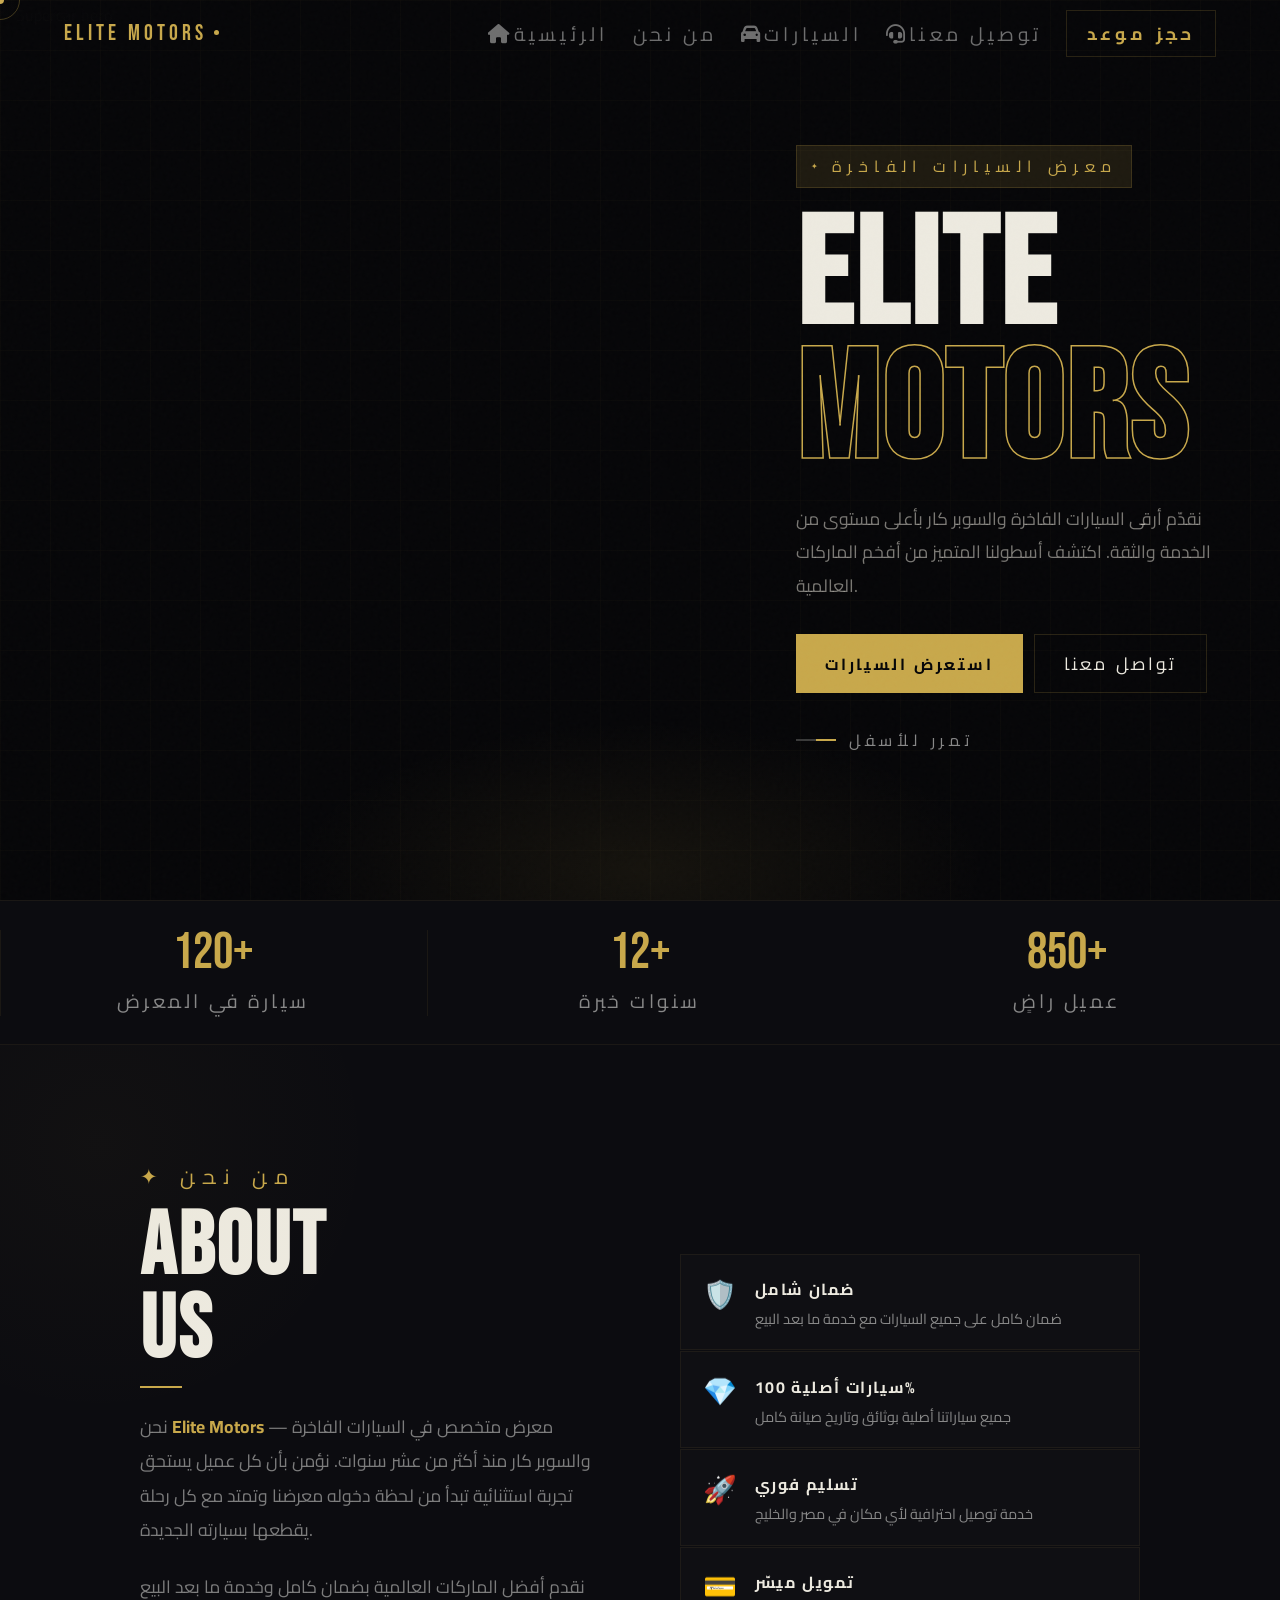
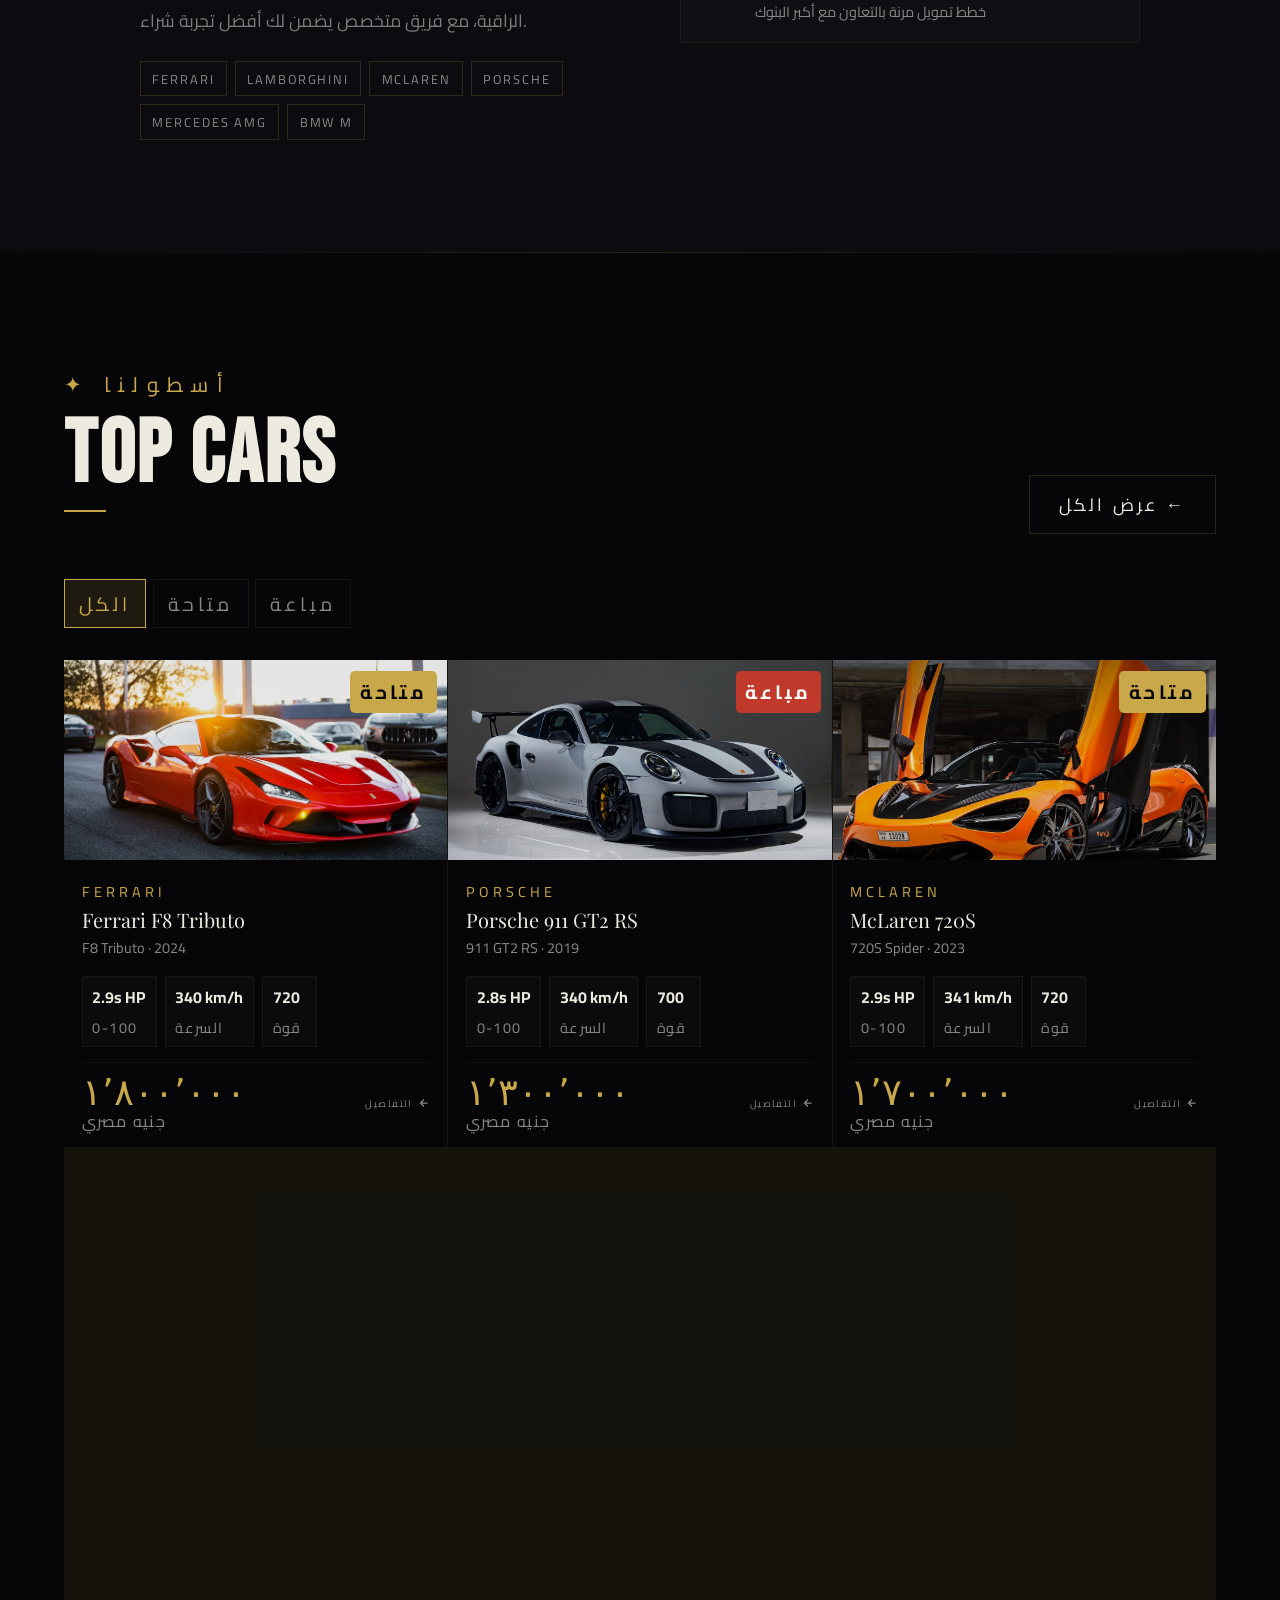
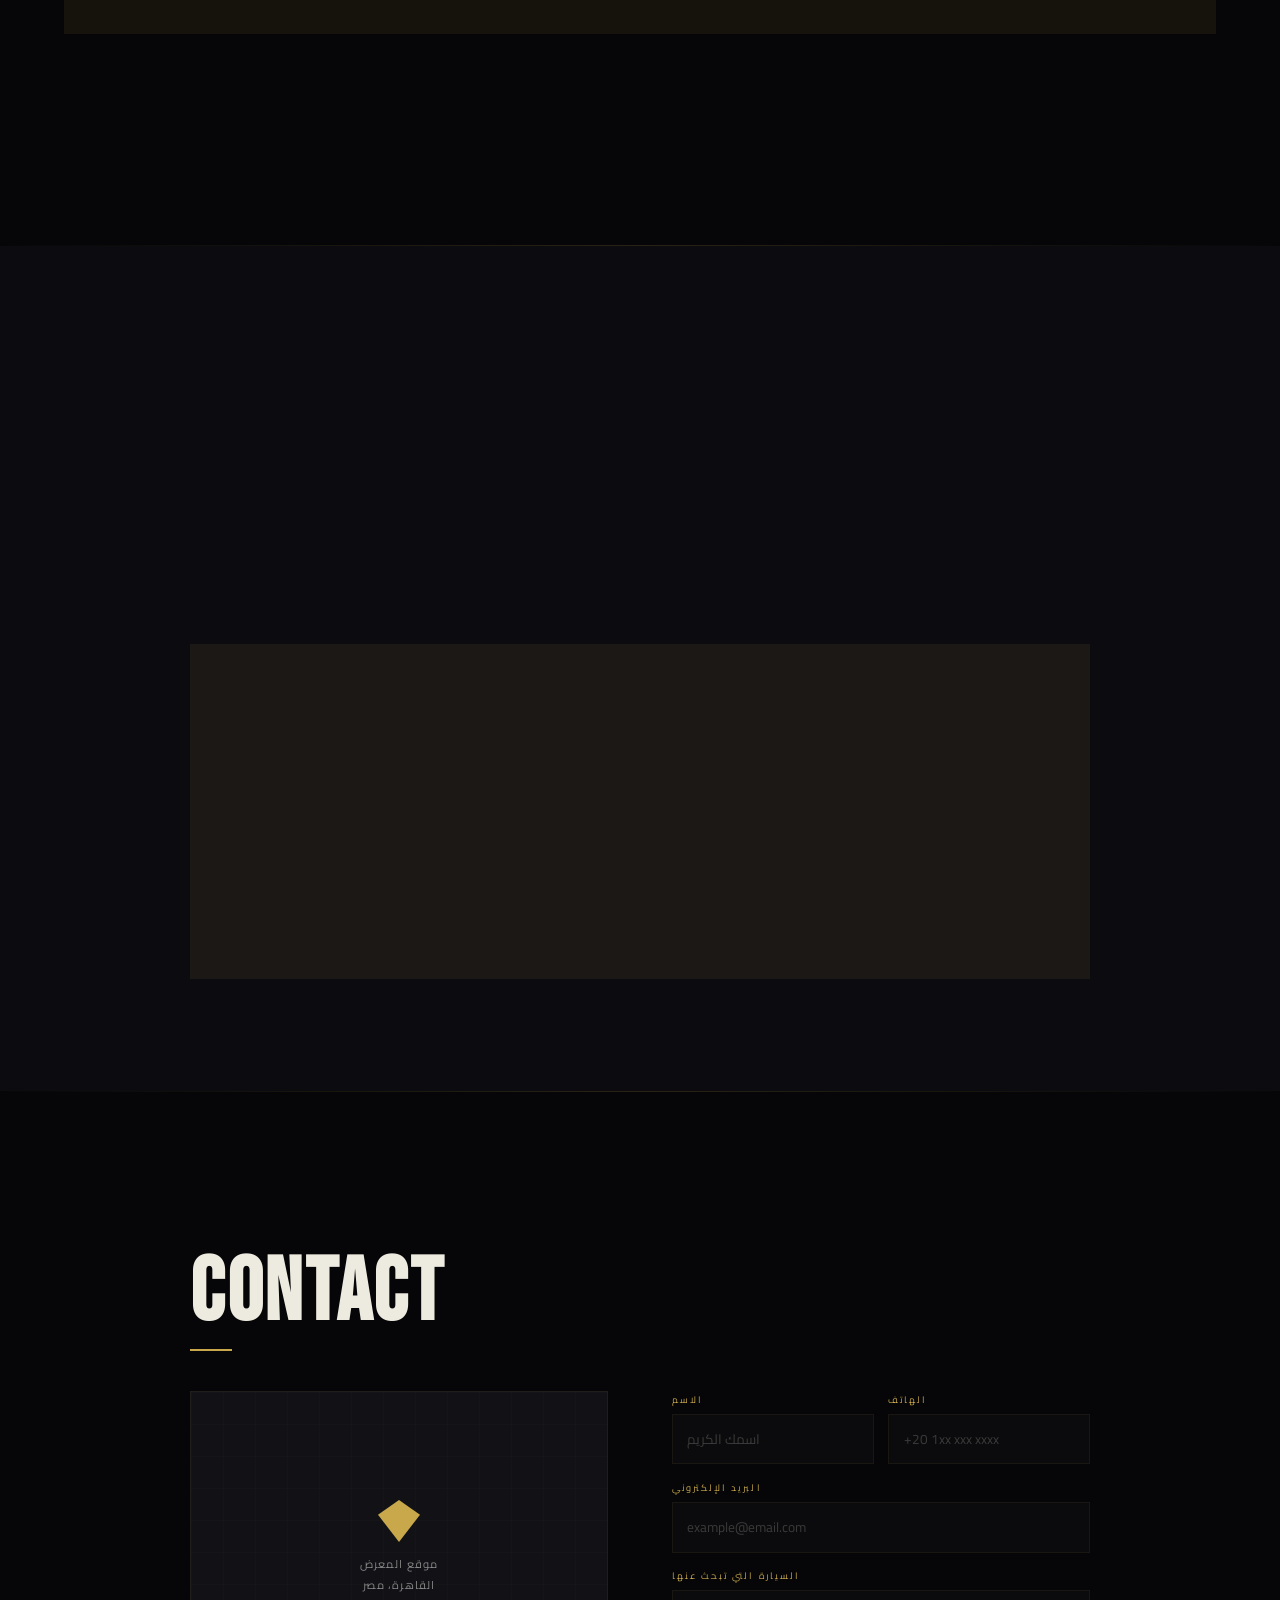
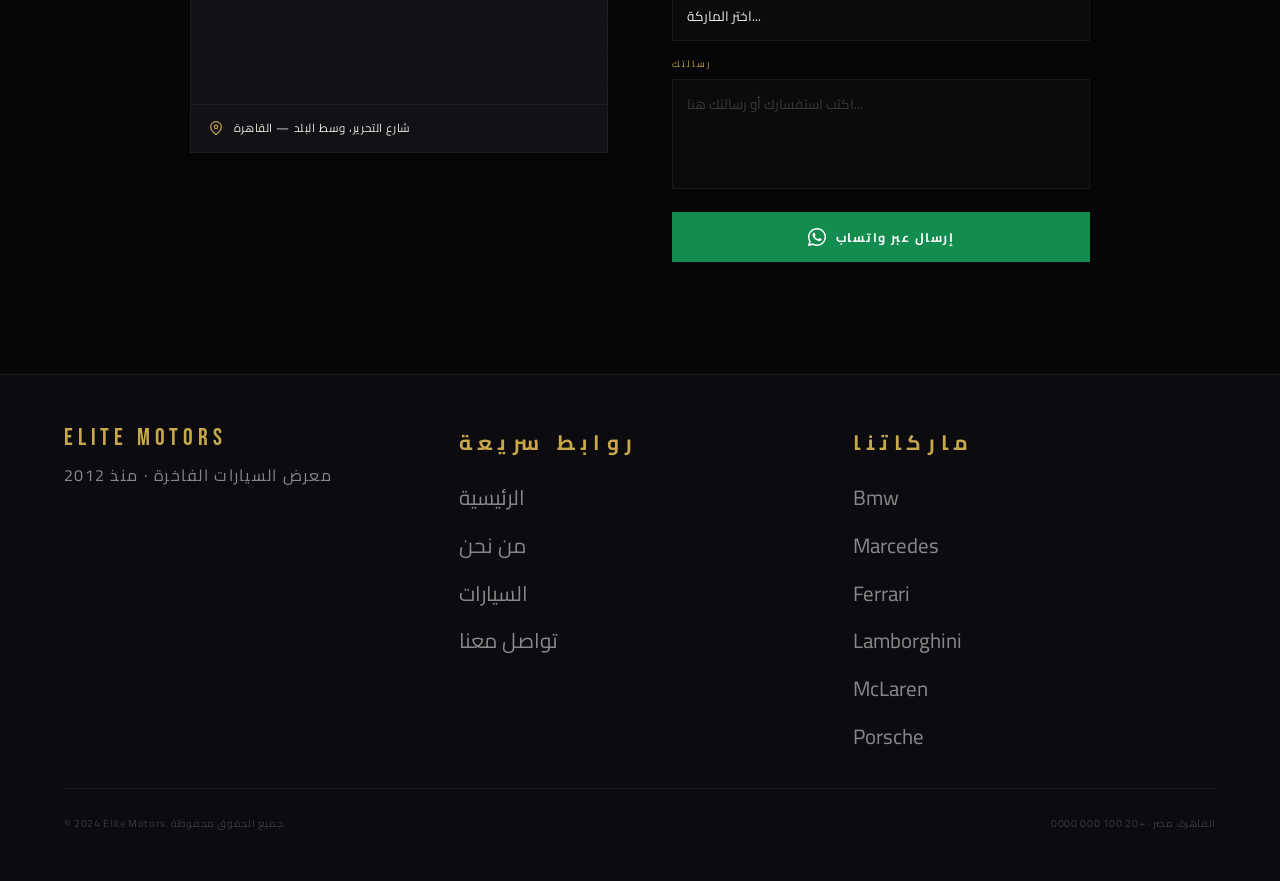
==== commit 55334cbb: "Add files via upload" ====
--- a/index.html
+++ b/index.html
@@ -6,7 +6,8 @@
     <title>Elite Motors</title>
        <link rel="icon" type="image/x-icon" href="Images/Logo.ico">
     <link rel="preconnect" href="https://fonts.googleapis.com"/>
-<link href="https://fonts.googleapis.com/css2?family=Bebas+Neue&family=Cairo:wght@300;400;600;700;900&family=Playfair+Display:ital,wght@0,400;0,700;1,400&display=swap" rel="stylesheet"/>
+    <link rel="stylesheet" href="style/all.min.css">
+    <link href="https://fonts.googleapis.com/css2?family=Bebas+Neue&family=Cairo:wght@300;400;600;700;900&family=Playfair+Display:ital,wght@0,400;0,700;1,400&display=swap" rel="stylesheet"/>
 <link rel="stylesheet" href="style/style.css">
 </head>
 <body>
@@ -35,10 +36,10 @@
   </button>
   <div class="nav-drawer" id="navDrawer">
     <ul>
-      <li><a href="#home" onclick="closeMenu()">Home</a></li>
-      <li><a href="#about" onclick="closeMenu()">About</a></li>
-      <li><a href="#cars" onclick="closeMenu()">Cars</a></li>
-      <li><a href="#contact" onclick="closeMenu()">Contact</a></li>
+      <li><a href="#home" onclick="closeMenu()"><i class="fa fa-house"></i>الرئيسية</a></li>
+      <li><a href="#about" onclick="closeMenu()">من نحن</a></li>
+      <li><a href="#cars" onclick="closeMenu()"><i class="fa-solid fa-car"></i>السيارات</a></li>
+      <li><a href="#contact" onclick="closeMenu()"><i class="fa-solid fa-headset"></i>توصيل معنا</i></a></li>
     </ul>
     <div class="drawer-divider"></div>
     <div class="drawer-bottom">
@@ -53,6 +54,7 @@
       </div>
     </div>
   </div>
+  
 </nav>
 
 <!-- HERO -->
--- a/style/style.css
+++ b/style/style.css
@@ -1,750 +1,1842 @@
-
 /* ══ RESET & TOKENS ══ */
-*,*::before,*::after{margin:0;padding:0;box-sizing:border-box;}
-:root{
-  --bg:#060608;
-  --bg2:#0c0c10;
-  --bg3:#111116;
-  --gold:#c8a84b;
-  --gold2:#e5c96e;
-  --gold3:#f0d98a;
-  --gold-dim:rgba(200,168,75,.12);
-  --gold-glow:rgba(200,168,75,.25);
-  --white:#edeae0;
-  --gray:#888;
-  --gray2:#3a3a3a;
-  --red:#c0392b;
-  --border:rgba(200,168,75,.18);
-  --border2:rgba(200,168,75,.08);
-  --nav-h:60px;
-  --ff-d:'Bebas Neue',sans-serif;
-  --ff-s:'Playfair Display',serif;
-  --ff-b:'Cairo',sans-serif;
-  --px:1rem;
-  --card-r:2px;
-  --ease-out:cubic-bezier(0.16,1,0.3,1);
-}
-@media(min-width:640px){:root{--px:2rem;}}
-@media(min-width:1024px){:root{--px:4rem;--nav-h:68px;}}
-
-html{scroll-behavior:smooth;overflow-x:hidden;}
-body{background:var(--bg);color:var(--white);font-family:var(--ff-b);overflow-x:hidden;-webkit-font-smoothing:antialiased;}
-@media(pointer:fine){body{cursor:none;}}
-img{display:block;max-width:100%;}
-a{text-decoration:none;color:inherit;}
+*{
+  margin: 0;
+  padding: 0;
+  box-sizing: border-box;
+}
+:root {
+  --bg: #060608;
+  --bg2: #0c0c10;
+  --bg3: #111116;
+  --gold: #c8a84b;
+  --gold2: #e5c96e;
+  --gold3: #f0d98a;
+  --gold-dim: rgba(200, 168, 75, 0.12);
+  --gold-glow: rgba(200, 168, 75, 0.25);
+  --white: #edeae0;
+  --gray: #888;
+  --gray2: #3a3a3a;
+  --red: #c0392b;
+  --border: rgba(200, 168, 75, 0.18);
+  --border2: rgba(200, 168, 75, 0.08);
+  --nav-h: 60px;
+  --ff-d: "Bebas Neue", sans-serif;
+  --ff-s: "Playfair Display", serif;
+  --ff-b: "Cairo", sans-serif;
+  --px: 1rem;
+  --card-r: 2px;
+  --ease-out: cubic-bezier(0.16, 1, 0.3, 1);
+}
+@media (min-width: 640px) {
+  :root {
+    --px: 2rem;
+  }
+}
+@media (min-width: 1024px) {
+  :root {
+    --px: 4rem;
+    --nav-h: 68px;
+  }
+}
+
+html {
+  scroll-behavior: smooth;
+  overflow-x: hidden;
+}
+body {
+  background: var(--bg);
+  color: var(--white);
+  font-family: var(--ff-b);
+  overflow-x: hidden;
+  -webkit-font-smoothing: antialiased;
+}
+@media (pointer: fine) {
+  body {
+    cursor: none;
+  }
+}
+img {
+  display: block;
+  max-width: 100%;
+}
+a {
+  text-decoration: none;
+  color: inherit;
+}
 
 /* ══ SCROLLBAR ══ */
-::-webkit-scrollbar{width:2px;}
-::-webkit-scrollbar-track{background:var(--bg);}
-::-webkit-scrollbar-thumb{background:var(--gold);}
+::-webkit-scrollbar {
+  width: 2px;
+}
+::-webkit-scrollbar-track {
+  background: var(--bg);
+}
+::-webkit-scrollbar-thumb {
+  background: var(--gold);
+}
 
 /* ══ NOISE OVERLAY ══ */
-body::after{
-  content:'';position:fixed;inset:0;pointer-events:none;z-index:9990;
-  opacity:.55;
-  background-image:url("data:image/svg+xml,%3Csvg viewBox='0 0 256 256' xmlns='http://www.w3.org/2000/svg'%3E%3Cfilter id='n'%3E%3CfeTurbulence type='fractalNoise' baseFrequency='0.9' numOctaves='4' stitchTiles='stitch'/%3E%3C/filter%3E%3Crect width='100%25' height='100%25' filter='url(%23n)' opacity='0.03'/%3E%3C/svg%3E");
+body::after {
+  content: "";
+  position: fixed;
+  inset: 0;
+  pointer-events: none;
+  z-index: 9990;
+  opacity: 0.55;
+  background-image: url("data:image/svg+xml,%3Csvg viewBox='0 0 256 256' xmlns='http://www.w3.org/2000/svg'%3E%3Cfilter id='n'%3E%3CfeTurbulence type='fractalNoise' baseFrequency='0.9' numOctaves='4' stitchTiles='stitch'/%3E%3C/filter%3E%3Crect width='100%25' height='100%25' filter='url(%23n)' opacity='0.03'/%3E%3C/svg%3E");
 }
 
 /* ══ CURSOR ══ */
-.cursor,.cursor-ring{display:none;}
-@media(pointer:fine){
-  .cursor{
-    display:block;position:fixed;width:8px;height:8px;
-    background:var(--gold);border-radius:50%;pointer-events:none;z-index:99999;
-    transform:translate(-50%,-50%);transition:transform .15s var(--ease-out),width .2s,height .2s,opacity .3s;
-    mix-blend-mode:screen;
-  }
-  .cursor-ring{
-    display:block;position:fixed;width:40px;height:40px;
-    border:1px solid rgba(200,168,75,.5);border-radius:50%;
-    pointer-events:none;z-index:99998;transform:translate(-50%,-50%);
-    transition:opacity .3s,border-color .3s;
-    opacity:.6;
-  }
-  .cursor.hovered{transform:translate(-50%,-50%) scale(0);opacity:0;}
-  .cursor-ring.hovered{border-color:var(--gold);opacity:1;width:52px;height:52px;transition:width .25s var(--ease-out),height .25s var(--ease-out),border-color .3s,opacity .3s;}
+.cursor,
+.cursor-ring {
+  display: none;
+}
+@media (pointer: fine) {
+  .cursor {
+    display: block;
+    position: fixed;
+    width: 8px;
+    height: 8px;
+    background: var(--gold);
+    border-radius: 50%;
+    pointer-events: none;
+    z-index: 99999;
+    transform: translate(-50%, -50%);
+    transition:
+      transform 0.15s var(--ease-out),
+      width 0.2s,
+      height 0.2s,
+      opacity 0.3s;
+    mix-blend-mode: screen;
+  }
+  .cursor-ring {
+    display: block;
+    position: fixed;
+    width: 40px;
+    height: 40px;
+    border: 1px solid rgba(200, 168, 75, 0.5);
+    border-radius: 50%;
+    pointer-events: none;
+    z-index: 99998;
+    transform: translate(-50%, -50%);
+    transition:
+      opacity 0.3s,
+      border-color 0.3s;
+    opacity: 0.6;
+  }
+  .cursor.hovered {
+    transform: translate(-50%, -50%) scale(0);
+    opacity: 0;
+  }
+  .cursor-ring.hovered {
+    border-color: var(--gold);
+    opacity: 1;
+    width: 52px;
+    height: 52px;
+    transition:
+      width 0.25s var(--ease-out),
+      height 0.25s var(--ease-out),
+      border-color 0.3s,
+      opacity 0.3s;
+  }
 }
 
 /* ══ LOADER ══ */
-#loader{
-  position:fixed;inset:0;background:var(--bg);z-index:99995;
-  display:flex;flex-direction:column;align-items:center;justify-content:center;gap:2rem;
-  transition:opacity .8s var(--ease-out),visibility .8s;
-}
-#loader.done{opacity:0;visibility:hidden;}
-.loader-wordmark{
-  display:flex;flex-direction:column;align-items:center;gap:.4rem;
-}
-.loader-em{font-family:var(--ff-d);font-size:clamp(2.5rem,8vw,4rem);letter-spacing:.25em;color:var(--gold);}
-.loader-sub{font-size:.55rem;letter-spacing:.55em;color:rgba(200,168,75,.5);text-transform:uppercase;}
-.loader-track{width:min(180px,55vw);height:1px;background:var(--border2);position:relative;overflow:hidden;margin-top:.5rem;}
-.loader-fill{position:absolute;top:0;right:0;height:100%;background:linear-gradient(to left,var(--gold),var(--gold3));animation:ldfill 2s var(--ease-out) forwards;}
-@keyframes ldfill{from{width:0}to{width:100%}}
-.loader-pct{font-family:var(--ff-d);font-size:1rem;letter-spacing:.2em;color:rgba(200,168,75,.4);margin-top:.4rem;}
+#loader {
+  position: fixed;
+  inset: 0;
+  background: var(--bg);
+  z-index: 99995;
+  display: flex;
+  flex-direction: column;
+  align-items: center;
+  justify-content: center;
+  gap: 2rem;
+  transition:
+    opacity 0.8s var(--ease-out),
+    visibility 0.8s;
+}
+#loader.done {
+  opacity: 0;
+  visibility: hidden;
+}
+.loader-wordmark {
+  display: flex;
+  flex-direction: column;
+  align-items: center;
+  gap: 0.4rem;
+}
+.loader-em {
+  font-family: var(--ff-d);
+  font-size: clamp(2.5rem, 8vw, 4rem);
+  letter-spacing: 0.25em;
+  color: var(--gold);
+}
+.loader-sub {
+  font-size: 0.55rem;
+  letter-spacing: 0.55em;
+  color: rgba(200, 168, 75, 0.5);
+  text-transform: uppercase;
+}
+.loader-track {
+  width: min(180px, 55vw);
+  height: 1px;
+  background: var(--border2);
+  position: relative;
+  overflow: hidden;
+  margin-top: 0.5rem;
+}
+.loader-fill {
+  position: absolute;
+  top: 0;
+  right: 0;
+  height: 100%;
+  background: linear-gradient(to left, var(--gold), var(--gold3));
+  animation: ldfill 2s var(--ease-out) forwards;
+}
+@keyframes ldfill {
+  from {
+    width: 0;
+  }
+  to {
+    width: 100%;
+  }
+}
+.loader-pct {
+  font-family: var(--ff-d);
+  font-size: 1rem;
+  letter-spacing: 0.2em;
+  color: rgba(200, 168, 75, 0.4);
+  margin-top: 0.4rem;
+}
 
 /* ══════════ NAV ══════════ */
-nav{
-  position:fixed;top:0;width:100%;z-index:1000;
-  height:var(--nav-h);
-  display:flex;align-items:center;justify-content:space-between;
-  padding:0 var(--px);
-  transition:background .5s,border-color .5s,backdrop-filter .5s;
-  border-bottom:1px solid transparent;
-}
-nav.scrolled{
-  background:rgba(6,6,8,.95);
-  border-color:var(--border2);
-  backdrop-filter:blur(24px);-webkit-backdrop-filter:blur(24px);
-}
-.nav-logo{
-  font-family:var(--ff-d);font-size:1.4rem;letter-spacing:.18em;
-  color:var(--gold);z-index:1002;position:relative;flex-shrink:0;
-  display:flex;align-items:center;gap:.4rem;
-}
-.nav-logo .dot{width:5px;height:5px;background:var(--gold);border-radius:50%;margin-bottom:2px;}
+nav {
+  position: fixed;
+  top: 0;
+  left: 0;
+  width: 100%;
+  z-index: 2000;
+  height: var(--nav-h);
+  display: flex;
+  align-items: center;
+  justify-content: space-between;
+  padding: 0 var(--px);
+  transition:
+    background 0.5s,
+    border-color 0.5s,
+    backdrop-filter 0.5s;
+  border-bottom: 1px solid transparent;
+}
+nav.scrolled {
+  background: rgba(6, 6, 8, 0.95);
+  border-color: var(--border2);
+  backdrop-filter: blur(24px);
+  -webkit-backdrop-filter: blur(24px);
+}
+.nav-logo {
+  font-family: var(--ff-d);
+  font-size: 1.4rem;
+  letter-spacing: 0.18em;
+  color: var(--gold);
+  z-index: 2000 !important;
+  position: relative;
+  flex-shrink: 0;
+  display: flex;
+  align-items: center;
+  gap: 0.4rem;
+  z-index: 1010;
+}
+.nav-logo .dot {
+  width: 5px;
+  height: 5px;
+  background: var(--gold);
+  border-radius: 50%;
+  margin-bottom: 2px;
+}
 
 /* Hamburger */
-.hamburger{
-  display:flex;flex-direction:column;justify-content:center;align-items:flex-end;
-  gap:5px;width:44px;height:44px;padding:6px;
-  background:none;border:none;cursor:pointer;z-index:1002;position:relative;
-  -webkit-tap-highlight-color:transparent;
-}
-.hamburger span{
-  display:block;height:1.5px;background:var(--white);border-radius:2px;
-  transition:transform .4s var(--ease-out),opacity .25s,width .35s var(--ease-out),background .3s;
-}
-.hamburger span:nth-child(1){width:22px;}
-.hamburger span:nth-child(2){width:14px;}
-.hamburger span:nth-child(3){width:18px;}
-.hamburger.open span:nth-child(1){width:20px;transform:translateY(6.5px) rotate(45deg);background:var(--gold);}
-.hamburger.open span:nth-child(2){opacity:0;width:0;}
-.hamburger.open span:nth-child(3){width:20px;transform:translateY(-6.5px) rotate(-45deg);background:var(--gold);}
+.hamburger {
+  display: flex;
+  flex-direction: column;
+  justify-content: center;
+  align-items: flex-end;
+  gap: 5px;
+  width: 44px;
+  height: 44px;
+  padding: 6px;
+  background: none;
+  border: none;
+  cursor: pointer;
+  z-index: 2100 !important;
+  position: relative;
+  -webkit-tap-highlight-color: transparent;
+}
+.hamburger span {
+  display: block;
+  height: 1.5px;
+  background: var(--white);
+  border-radius: 2px;
+  transition:
+    transform 0.4s var(--ease-out),
+    opacity 0.25s,
+    width 0.35s var(--ease-out),
+    background 0.3s;
+}
+.hamburger span:nth-child(1) {
+  width: 22px;
+}
+.hamburger span:nth-child(2) {
+  width: 14px;
+}
+.hamburger span:nth-child(3) {
+  width: 18px;
+}
+.hamburger.open span:nth-child(1) {
+  width: 20px;
+  transform: translateY(6.5px) rotate(45deg);
+  background: var(--gold);
+}
+.hamburger.open span:nth-child(2) {
+  opacity: 0;
+  width: 0;
+}
+.hamburger.open span:nth-child(3) {
+  width: 20px;
+  transform: translateY(-6.5px) rotate(-45deg);
+  background: var(--gold);
+}
 
 /* Drawer */
-.nav-drawer{
-  position:fixed;inset:0;
-  background:rgba(4,4,6,.98);
-  backdrop-filter:blur(40px);-webkit-backdrop-filter:blur(40px);
-  z-index:1001;
-  display:flex;flex-direction:column;
-  align-items:center;justify-content:center;
-  opacity:0;visibility:hidden;
-  transition:opacity .5s var(--ease-out),visibility .5s;
-  padding-top:var(--nav-h);
-}
-.nav-drawer.open{opacity:1;visibility:visible;}
-.nav-drawer ul{list-style:none;display:flex;flex-direction:column;align-items:center;gap:.2rem;width:100%;}
-.nav-drawer ul li{
-  width:100%;text-align:center;
-  opacity:0;transform:translateY(24px);
-  transition:opacity .5s var(--ease-out),transform .5s var(--ease-out);
-}
-.nav-drawer.open ul li:nth-child(1){opacity:1;transform:none;transition-delay:.07s;}
-.nav-drawer.open ul li:nth-child(2){opacity:1;transform:none;transition-delay:.13s;}
-.nav-drawer.open ul li:nth-child(3){opacity:1;transform:none;transition-delay:.19s;}
-.nav-drawer.open ul li:nth-child(4){opacity:1;transform:none;transition-delay:.25s;}
-.nav-drawer ul li a{
-  display:block;padding:1rem 2rem;
-  font-family:var(--ff-d);font-size:clamp(2.2rem,9vw,3.5rem);letter-spacing:.06em;
-  color:rgba(237,234,224,.3);transition:color .3s,letter-spacing .4s var(--ease-out);
-}
-.nav-drawer ul li a:hover{color:var(--gold);letter-spacing:.12em;}
-.drawer-divider{width:40px;height:1px;background:var(--border);margin:1.5rem auto;}
-.drawer-bottom{
-  display:flex;flex-direction:column;align-items:center;gap:1.2rem;
-  opacity:0;transform:translateY(16px);
-  transition:opacity .5s var(--ease-out) .3s,transform .5s var(--ease-out) .3s;
-}
-.nav-drawer.open .drawer-bottom{opacity:1;transform:none;}
-.drawer-cta{
-  background:transparent;color:var(--gold);
-  border:1px solid var(--border);padding:.6rem 2.5rem;
-  font-family:var(--ff-b);font-size:1rem;letter-spacing:.25em;font-weight:700;text-transform:uppercase;
-  cursor:pointer;transition:background .3s,border-color .3s;
-}
-.drawer-cta:hover{background:var(--gold-dim);border-color:var(--gold);}
-.drawer-social{display:flex;gap:.6rem;}
-.drawer-social a{
-  width:36px;height:36px;border:1px solid var(--border2);
-  display:flex;align-items:center;justify-content:center;
-  color:var(--gray);transition:border-color .3s,color .3s,background .3s;
-}
-.drawer-social a:hover{border-color:var(--gold);color:var(--gold);background:var(--gold-dim);}
+.nav-drawer {
+  position: fixed;
+  inset: 0;
+  background: rgba(4, 4, 6, 0.98);
+  backdrop-filter: blur(40px);
+  -webkit-backdrop-filter: blur(40px);
+  z-index: 1500 !important;
+  display: flex;
+  flex-direction: column;
+  align-items: center;
+  justify-content: center;
+  height: 100vh;
+  opacity: 0;
+  overflow-y: auto;
+  visibility: hidden;
+  transition:
+    opacity 0.5s var(--ease-out),
+    visibility 0.5s;
+  padding-top: var(--nav-h);
+}
+.nav-drawer.open {
+  opacity: 1;
+  visibility: visible;
+}
+.nav-drawer ul {
+  list-style: none;
+  display: flex;
+  flex-direction: column;
+  align-items: center;
+  gap: 0.2rem;
+  width: 100%;
+}
+.nav-drawer ul li {
+  width: 100%;
+  text-align: center;
+  opacity: 0;
+  transform: translateY(24px);
+  transition:
+    opacity 0.5s var(--ease-out),
+    transform 0.5s var(--ease-out);
+}
+.nav-drawer.open ul li:nth-child(1) {
+  opacity: 1;
+  transform: none;
+  transition-delay: 0.07s;
+}
+.nav-drawer.open ul li:nth-child(2) {
+  opacity: 1;
+  transform: none;
+  transition-delay: 0.13s;
+}
+.nav-drawer.open ul li:nth-child(3) {
+  opacity: 1;
+  transform: none;
+  transition-delay: 0.19s;
+}
+.nav-drawer.open ul li:nth-child(4) {
+  opacity: 1;
+  transform: none;
+  transition-delay: 0.25s;
+}
+.nav-drawer ul li a {
+  display: block;
+  padding: 1rem 2rem;
+  font-family: var(--ff-d);
+  font-size: clamp(2.2rem, 9vw, 3.5rem);
+  letter-spacing: 0.06em;
+  color: rgba(237, 234, 224, 0.3);
+  transition:
+    color 0.3s,
+    letter-spacing 0.4s var(--ease-out);
+}
+.nav-drawer ul li a:hover {
+  color: var(--gold);
+  letter-spacing: 0.12em;
+}
+.drawer-divider {
+  width: 40px;
+  height: 1px;
+  background: var(--border);
+  margin: 1.5rem auto;
+}
+.drawer-bottom {
+  display: flex;
+  flex-direction: column;
+  align-items: center;
+  gap: 1.2rem;
+  opacity: 0;
+  transform: translateY(16px);
+  transition:
+    opacity 0.5s var(--ease-out) 0.3s,
+    transform 0.5s var(--ease-out) 0.3s;
+}
+.nav-drawer.open .drawer-bottom {
+  opacity: 1;
+  transform: none;
+}
+.drawer-cta {
+  background: transparent;
+  color: var(--gold);
+  border: 1px solid var(--border);
+  padding: 0.6rem 2.5rem;
+  font-family: var(--ff-b);
+  font-size: 1rem;
+  letter-spacing: 0.25em;
+  font-weight: 700;
+  text-transform: uppercase;
+  cursor: pointer;
+  transition:
+    background 0.3s,
+    border-color 0.3s;
+}
+.drawer-cta:hover {
+  background: var(--gold-dim);
+  border-color: var(--gold);
+}
+.drawer-social {
+  display: flex;
+  gap: 0.6rem;
+}
+.drawer-social a {
+  width: 36px;
+  height: 36px;
+  border: 1px solid var(--border2);
+  display: flex;
+  align-items: center;
+  justify-content: center;
+  color: var(--gray);
+  transition:
+    border-color 0.3s,
+    color 0.3s,
+    background 0.3s;
+}
+.drawer-social a:hover {
+  border-color: var(--gold);
+  color: var(--gold);
+  background: var(--gold-dim);
+}
 
 /* Desktop nav */
-@media(min-width:768px){
-  .hamburger{display:none;}
-  .nav-drawer{
-    position:static;background:none;backdrop-filter:none;
-    opacity:1;visibility:visible;
-    flex-direction:row;align-items:center;gap:1.5rem;
-    padding-top:0;
-  }
-  .nav-drawer ul{flex-direction:row;gap:1.5rem;width:auto;}
-  .nav-drawer ul li{opacity:1;transform:none;transition:none;width:auto;}
-  .nav-drawer ul li a{
-    font-family:var(--ff-b);font-size:1.2rem;letter-spacing:.22em;
-    text-transform:uppercase;color:rgba(136,136,136,.8);padding:0;
-    position:relative;
-  }
-  .nav-drawer ul li a::after{
-    content:'';position:absolute;bottom:-5px;right:0;
-    width:0;height:1px;background:var(--gold);
-    transition:width .35s var(--ease-out);
-  }
-  .nav-drawer ul li a:hover{color:var(--white);letter-spacing:.22em;}
-  .nav-drawer ul li a:hover::after{width:100%;}
-  .drawer-divider{display:none;}
-  .drawer-bottom{flex-direction:row;margin-top:0;opacity:1;transform:none;transition:none;}
-  .drawer-cta{padding:.4rem 1.2rem;font-size:1.1rem;}
-  .drawer-social{display:none;}
+@media (min-width: 992px) {
+  .hamburger {
+    display: none;
+  }
+  .nav-drawer {
+    position: static;
+    background: none;
+    backdrop-filter: none;
+    opacity: 1;
+    visibility: visible;
+    flex-direction: row;
+    align-items: center;
+    gap: 1.5rem;
+    padding-top: 0;
+  }
+  .nav-drawer ul {
+    flex-direction: row;
+    gap: 1.5rem;
+    width: auto;
+  }
+  .nav-drawer ul li {
+    opacity: 1;
+    transform: none;
+    transition: none;
+    width: auto;
+  }
+  .nav-drawer ul li a {
+    font-family: var(--ff-b);
+    font-size: 1.2rem;
+    letter-spacing: 0.22em;
+    text-transform: uppercase;
+    color: rgba(136, 136, 136, 0.8);
+    padding: 0;
+    position: relative;
+  }
+  .nav-drawer ul li a::after {
+    content: "";
+    position: absolute;
+    bottom: -5px;
+    right: 0;
+    width: 0;
+    height: 1px;
+    background: var(--gold);
+    transition: width 0.35s var(--ease-out);
+  }
+  .nav-drawer ul li a:hover {
+    color: var(--white);
+    letter-spacing: 0.22em;
+  }
+  .nav-drawer ul li a:hover::after {
+    width: 100%;
+  }
+  .drawer-divider {
+    display: none;
+  }
+  .drawer-bottom {
+    flex-direction: row;
+    margin-top: 0;
+    opacity: 1;
+    transform: none;
+    transition: none;
+  }
+  .drawer-cta {
+    padding: 0.4rem 1.2rem;
+    font-size: 1.1rem;
+  }
+  .drawer-social {
+    display: none;
+  }
 }
 
 /* ══════════ HERO ══════════ */
-#home{
-  min-height:100svh;
-  display:grid;grid-template-rows:1fr;
-  position:relative;overflow:hidden;
-}
-.hero-bg-image{
-  position:absolute;inset:0;
-  opacity:0;transition:opacity 1.5s ease .5s;
-}
-.hero-bg-image.vis{opacity:1;}
-.hero-bg-image img{
-  width:100%;height:100%;object-fit:cover;object-position:center 40%;
-  filter:brightness(.18) saturate(1.2);
-}
-.hero-vignette{
-  position:absolute;inset:0;
+#home {
+  min-height: 100svh;
+  display: grid;
+  grid-template-rows: 1fr;
+  position: relative;
+  overflow: hidden;
+}
+.hero-bg-image {
+  position: absolute;
+  inset: 0;
+  opacity: 0;
+  transition: opacity 1.5s ease 0.5s;
+}
+.hero-bg-image.vis {
+  opacity: 1;
+}
+.hero-bg-image img {
+  width: 100%;
+  height: 100%;
+  object-fit: cover;
+  object-position: center 40%;
+  filter: brightness(0.18) saturate(1.2);
+}
+.hero-vignette {
+  position: absolute;
+  inset: 0;
   background:
-    radial-gradient(ellipse 70% 70% at 50% 50%,transparent 30%,rgba(6,6,8,.7) 100%),
-    linear-gradient(to top,var(--bg) 0%,transparent 40%),
-    linear-gradient(to bottom,var(--bg) 0%,transparent 20%);
-}
-.hero-glow{
-  position:absolute;bottom:-120px;right:50%;transform:translateX(50%);
-  width:min(700px,140vw);height:300px;
-  background:radial-gradient(ellipse,rgba(200,168,75,.08) 0%,transparent 70%);
-  pointer-events:none;
-}
-.hero-grid-lines{
-  position:absolute;inset:0;
-  background-image:linear-gradient(rgba(200,168,75,.025) 1px,transparent 1px),linear-gradient(90deg,rgba(200,168,75,.025) 1px,transparent 1px);
-  background-size:50px 50px;
-}
-
-.hero-inner{
-  position:relative;z-index:2;
-  display:flex;flex-direction:column;justify-content:flex-end;
-  padding:calc(var(--nav-h) + 3rem) var(--px) 4rem;
-  min-height:100svh;
-}
-@media(min-width:900px){
-  .hero-inner{
-    flex-direction:row;align-items:center;justify-content:flex-end;
-    padding-top:0;padding-bottom:0;
-  }
-  .hero-bg-image img{filter:brightness(.28) saturate(1.1);}
-  .hero-bg-image::after{
-    content:'';position:absolute;inset:0;
-    background:linear-gradient(to left,rgba(6,6,8,.85) 0%,rgba(6,6,8,.4) 50%,transparent 100%);
-  }
-}
-
-.hero-content{
-  max-width:min(560px,100%);
-  opacity:0;transform:translateY(50px);
-  transition:opacity 1s var(--ease-out),transform 1s var(--ease-out);
-}
-.hero-content.vis{opacity:1;transform:none;}
-@media(min-width:900px){.hero-content{transform:translateX(60px);}
-.hero-content.vis{transform:none;}}
-
-.hero-eyebrow{
-  display:inline-flex;align-items:center;gap:.5rem;
-  font-size:1rem;letter-spacing:.4em;text-transform:uppercase;color:var(--gold);
-  border:1px solid var(--border);padding:.35rem .85rem;margin-bottom:1.5rem;
-  background:var(--gold-dim);
-}
-.hero-eyebrow::before{content:'✦';font-size:.5rem;}
-.hero-h1{
-  font-family:var(--ff-d);
-  font-size:clamp(4rem,16vw,9.5rem);
-  line-height:.88;letter-spacing:.02em;color:var(--white);
-  margin-bottom:1.4rem;
-}
-.hero-h1 em{
-  color:transparent;
-  -webkit-text-stroke:1.5px var(--gold);
-  font-style:normal;
-}
-.hero-desc{
-  font-size:clamp(0.9rem,2.5vw,1.1rem);line-height:1.9;
-  color:rgba(237,234,224,.5);margin-bottom:2rem;max-width:420px;
-}
-.hero-actions{display:flex;gap:.7rem;flex-wrap:wrap;margin-bottom:2rem;}
+    radial-gradient(
+      ellipse 70% 70% at 50% 50%,
+      transparent 30%,
+      rgba(6, 6, 8, 0.7) 100%
+    ),
+    linear-gradient(to top, var(--bg) 0%, transparent 40%),
+    linear-gradient(to bottom, var(--bg) 0%, transparent 20%);
+}
+.hero-glow {
+  position: absolute;
+  bottom: -120px;
+  right: 50%;
+  transform: translateX(50%);
+  width: min(700px, 140vw);
+  height: 300px;
+  background: radial-gradient(
+    ellipse,
+    rgba(200, 168, 75, 0.08) 0%,
+    transparent 70%
+  );
+  pointer-events: none;
+}
+.hero-grid-lines {
+  position: absolute;
+  inset: 0;
+  background-image:
+    linear-gradient(rgba(200, 168, 75, 0.025) 1px, transparent 1px),
+    linear-gradient(90deg, rgba(200, 168, 75, 0.025) 1px, transparent 1px);
+  background-size: 50px 50px;
+}
+
+.hero-inner {
+  position: relative;
+  z-index: 2;
+  display: flex;
+  flex-direction: column;
+  justify-content: flex-end;
+  padding: calc(var(--nav-h) + 3rem) var(--px) 4rem;
+  min-height: 100svh;
+}
+@media (min-width: 900px) {
+  .hero-inner {
+    flex-direction: row;
+    align-items: center;
+    justify-content: flex-end;
+    padding-top: 0;
+    padding-bottom: 0;
+  }
+  .hero-bg-image img {
+    filter: brightness(0.28) saturate(1.1);
+  }
+  .hero-bg-image::after {
+    content: "";
+    position: absolute;
+    inset: 0;
+    background: linear-gradient(
+      to left,
+      rgba(6, 6, 8, 0.85) 0%,
+      rgba(6, 6, 8, 0.4) 50%,
+      transparent 100%
+    );
+  }
+}
+
+.hero-content {
+  max-width: min(560px, 100%);
+  opacity: 0;
+  transform: translateY(50px);
+  transition:
+    opacity 1s var(--ease-out),
+    transform 1s var(--ease-out);
+}
+.hero-content.vis {
+  opacity: 1;
+  transform: none;
+}
+@media (min-width: 900px) {
+  .hero-content {
+    transform: translateX(60px);
+  }
+  .hero-content.vis {
+    transform: none;
+  }
+}
+
+.hero-eyebrow {
+  display: inline-flex;
+  align-items: center;
+  gap: 0.5rem;
+  font-size: 1rem;
+  letter-spacing: 0.4em;
+  text-transform: uppercase;
+  color: var(--gold);
+  border: 1px solid var(--border);
+  padding: 0.35rem 0.85rem;
+  margin-bottom: 1.5rem;
+  background: var(--gold-dim);
+}
+.hero-eyebrow::before {
+  content: "✦";
+  font-size: 0.5rem;
+}
+.hero-h1 {
+  font-family: var(--ff-d);
+  font-size: clamp(4rem, 16vw, 9.5rem);
+  line-height: 0.88;
+  letter-spacing: 0.02em;
+  color: var(--white);
+  margin-bottom: 1.4rem;
+}
+.hero-h1 em {
+  color: transparent;
+  -webkit-text-stroke: 1.5px var(--gold);
+  font-style: normal;
+}
+.hero-desc {
+  font-size: clamp(0.9rem, 2.5vw, 1.1rem);
+  line-height: 1.9;
+  color: rgba(237, 234, 224, 0.5);
+  margin-bottom: 2rem;
+  max-width: 420px;
+}
+.hero-actions {
+  display: flex;
+  gap: 0.7rem;
+  flex-wrap: wrap;
+  margin-bottom: 2rem;
+}
 
 /* Buttons */
-.btn-gold{
-  display:inline-flex;align-items:center;gap:.5rem;
-  background:var(--gold);color:var(--bg);
-  padding:.75rem 1.8rem;font-weight:700;font-size:1rem;letter-spacing:.18em;text-transform:uppercase;
-  position:relative;overflow:hidden;
-  transition:transform .25s var(--ease-out),box-shadow .3s;
-  -webkit-tap-highlight-color:transparent;
-}
-.btn-gold::before{
-  content:'';position:absolute;inset:0;
-  background:var(--gold3);
-  transform:translateX(-101%);transition:transform .45s var(--ease-out);
-}
-.btn-gold span{position:relative;z-index:1;}
-.btn-gold:hover::before{transform:translateX(0);}
-.btn-gold:hover{transform:translateY(-2px);box-shadow:0 12px 35px rgba(200,168,75,.3);}
-.btn-ghost{
-  display:inline-flex;align-items:center;gap:.5rem;
-  border:1px solid var(--border);color:var(--white);
-  padding:.75rem 1.8rem;font-size:1.1rem;letter-spacing:.18em;text-transform:uppercase;
-  transition:border-color .3s,color .3s,background .3s,transform .25s var(--ease-out);
-  -webkit-tap-highlight-color:transparent;
-}
-.btn-ghost:hover{border-color:var(--gold);color:var(--gold);background:var(--gold-dim);transform:translateY(-2px);}
-
-.hero-scroll{
-  display:flex;align-items:center;gap:.8rem;
-  font-size:1rem;letter-spacing:.3em;color:var(--gray);text-transform:uppercase;
-  margin-top:1rem;
-}
-.scroll-line{width:40px;height:2px;background:var(--gray2);position:relative;overflow:hidden;}
-.scroll-line::after{
-  content:'';position:absolute;top:0;right:0;height:100%;width:50%;background:var(--gold);
-  animation:scrollp 2s ease-in-out infinite;
-}
-@keyframes scrollp{0%{right:100%;width:0}50%{width:50%}100%{right:-50%;width:0}}
+.btn-gold {
+  display: inline-flex;
+  align-items: center;
+  gap: 0.5rem;
+  background: var(--gold);
+  color: var(--bg);
+  padding: 0.75rem 1.8rem;
+  font-weight: 700;
+  font-size: 1rem;
+  letter-spacing: 0.18em;
+  text-transform: uppercase;
+  position: relative;
+  overflow: hidden;
+  transition:
+    transform 0.25s var(--ease-out),
+    box-shadow 0.3s;
+  -webkit-tap-highlight-color: transparent;
+}
+.btn-gold::before {
+  content: "";
+  position: absolute;
+  inset: 0;
+  background: var(--gold3);
+  transform: translateX(-101%);
+  transition: transform 0.45s var(--ease-out);
+}
+.btn-gold span {
+  position: relative;
+  z-index: 1;
+}
+.btn-gold:hover::before {
+  transform: translateX(0);
+}
+.btn-gold:hover {
+  transform: translateY(-2px);
+  box-shadow: 0 12px 35px rgba(200, 168, 75, 0.3);
+}
+.btn-ghost {
+  display: inline-flex;
+  align-items: center;
+  gap: 0.5rem;
+  border: 1px solid var(--border);
+  color: var(--white);
+  padding: 0.75rem 1.8rem;
+  font-size: 1.1rem;
+  letter-spacing: 0.18em;
+  text-transform: uppercase;
+  transition:
+    border-color 0.3s,
+    color 0.3s,
+    background 0.3s,
+    transform 0.25s var(--ease-out);
+  -webkit-tap-highlight-color: transparent;
+}
+.btn-ghost:hover {
+  border-color: var(--gold);
+  color: var(--gold);
+  background: var(--gold-dim);
+  transform: translateY(-2px);
+}
+
+.hero-scroll {
+  display: flex;
+  align-items: center;
+  gap: 0.8rem;
+  font-size: 1rem;
+  letter-spacing: 0.3em;
+  color: var(--gray);
+  text-transform: uppercase;
+  margin-top: 1rem;
+}
+.scroll-line {
+  width: 40px;
+  height: 2px;
+  background: var(--gray2);
+  position: relative;
+  overflow: hidden;
+}
+.scroll-line::after {
+  content: "";
+  position: absolute;
+  top: 0;
+  right: 0;
+  height: 100%;
+  width: 50%;
+  background: var(--gold);
+  animation: scrollp 2s ease-in-out infinite;
+}
+@keyframes scrollp {
+  0% {
+    right: 100%;
+    width: 0;
+  }
+  50% {
+    width: 50%;
+  }
+  100% {
+    right: -50%;
+    width: 0;
+  }
+}
 
 /* ══ DIVIDER ══ */
-.divider{
-  height:1px;
-  background:linear-gradient(to left,transparent,var(--border),transparent);
+.divider {
+  height: 1px;
+  background: linear-gradient(to left, transparent, var(--border), transparent);
 }
 
 /* ══════════ STATS BAR ══════════ */
-.stats-bar{
-  background:var(--bg2);
-  border-top:1px solid var(--border2);
-  border-bottom:1px solid var(--border2);
-  display:grid;
-  grid-template-columns:repeat(3,1fr);
-}
-.stat-item{
-  padding:1.6rem 1rem;
-  text-align:center;
-  position:relative;
-  overflow:hidden;
-}
-.stat-item:not(:last-child)::after{
-  content:'';position:absolute;top:20%;left:0;
-  width:1px;height:60%;background:var(--border2);
-}
-.stat-num{
-  font-family:var(--ff-d);
-  font-size:clamp(2rem,6vw,3.2rem);
-  color:var(--gold);display:block;line-height:1;
-  margin-bottom:.3rem;
-}
-.stat-label{font-size:1.2rem;letter-spacing:.18em;color:var(--gray);text-transform:uppercase;}
+.stats-bar {
+  background: var(--bg2);
+  border-top: 1px solid var(--border2);
+  border-bottom: 1px solid var(--border2);
+  display: grid;
+  grid-template-columns: repeat(3, 1fr);
+}
+.stat-item {
+  padding: 1.6rem 1rem;
+  text-align: center;
+  position: relative;
+  overflow: hidden;
+}
+.stat-item:not(:last-child)::after {
+  content: "";
+  position: absolute;
+  top: 20%;
+  left: 0;
+  width: 1px;
+  height: 60%;
+  background: var(--border2);
+}
+.stat-num {
+  font-family: var(--ff-d);
+  font-size: clamp(2rem, 6vw, 3.2rem);
+  color: var(--gold);
+  display: block;
+  line-height: 1;
+  margin-bottom: 0.3rem;
+}
+.stat-label {
+  font-size: 1.2rem;
+  letter-spacing: 0.18em;
+  color: var(--gray);
+  text-transform: uppercase;
+}
 
 /* ══════════ ABOUT ══════════ */
-#about{
-  background:var(--bg2);
-  padding:5rem var(--px);
-  position:relative;overflow:hidden;
-}
-@media(min-width:768px){#about{padding:7rem var(--px);}}
-#about::before{
-  content:'';position:absolute;top:-200px;left:-200px;
-  width:600px;height:600px;
-  background:radial-gradient(circle,rgba(200,168,75,.03) 0%,transparent 65%);
-  pointer-events:none;
-}
-.about-layout{
-  display:grid;grid-template-columns:1fr;gap:3rem;
-  max-width:1000px;margin:0 auto;
-}
-@media(min-width:768px){.about-layout{grid-template-columns:1fr 1fr;gap:5rem;align-items:center;}}
-.about-label{font-size:1.3rem;letter-spacing:.4em;text-transform:uppercase;color:var(--gold);display:block;margin-bottom:.6rem;}
-.section-h{font-family:var(--ff-d);font-size:clamp(2.8rem,9vw,5.5rem);line-height:.95;letter-spacing:.03em;color:var(--white);margin-bottom:.8rem;}
-.section-bar{width:42px;height:2px;background:var(--gold);margin-bottom:1.4rem;}
-.about-text{font-size:1.1rem;line-height:1.95;color:rgba(136,136,136,.9);margin-bottom:1.4rem;}
-.about-text strong{color:var(--gold);}
-.about-tags{display:flex;flex-wrap:wrap;gap:.5rem;}
-.tag{
-  font-size:0.8rem;letter-spacing:.15em;text-transform:uppercase;
-  border:1px solid var(--border);color:var(--gray);padding:.3rem .7rem;
-  transition:border-color .3s,color .3s,background .3s;
-}
-.tag:hover{border-color:var(--gold);color:var(--gold);background:var(--gold-dim);}
-.about-features{display:flex;flex-direction:column;gap:1px;}
-.feat-item{
-  padding:1.2rem 1.2rem;border:1px solid var(--border2);
-  display:flex;align-items:flex-start;gap:.9rem;
-  background:rgba(255,255,255,.01);
-  transition:border-color .35s,background .35s,transform .35s var(--ease-out);
-  cursor:default;
-}
-.feat-item:hover{border-color:var(--border);background:var(--gold-dim);transform:translateX(-4px);}
-.feat-icon{
-  font-size:1.7rem;flex-shrink:0;
-  width:40px;height:40px;display:flex;align-items:center;justify-content:center;
-}
-.feat-text h4{font-size:1rem;letter-spacing:.1em;color:var(--white);margin-bottom:.2rem;text-transform:uppercase;}
-.feat-text p{font-size:.9rem;color:var(--gray);line-height:1.6;}
+#about {
+  background: var(--bg2);
+  padding: 5rem var(--px);
+  position: relative;
+  overflow: hidden;
+}
+@media (min-width: 768px) {
+  #about {
+    padding: 7rem var(--px);
+  }
+}
+#about::before {
+  content: "";
+  position: absolute;
+  top: -200px;
+  left: -200px;
+  width: 600px;
+  height: 600px;
+  background: radial-gradient(
+    circle,
+    rgba(200, 168, 75, 0.03) 0%,
+    transparent 65%
+  );
+  pointer-events: none;
+}
+.about-layout {
+  display: grid;
+  grid-template-columns: 1fr;
+  gap: 3rem;
+  max-width: 1000px;
+  margin: 0 auto;
+}
+@media (min-width: 768px) {
+  .about-layout {
+    grid-template-columns: 1fr 1fr;
+    gap: 5rem;
+    align-items: center;
+  }
+}
+.about-label {
+  font-size: 1.3rem;
+  letter-spacing: 0.4em;
+  text-transform: uppercase;
+  color: var(--gold);
+  display: block;
+  margin-bottom: 0.6rem;
+}
+.section-h {
+  font-family: var(--ff-d);
+  font-size: clamp(2.8rem, 9vw, 5.5rem);
+  line-height: 0.95;
+  letter-spacing: 0.03em;
+  color: var(--white);
+  margin-bottom: 0.8rem;
+}
+.section-bar {
+  width: 42px;
+  height: 2px;
+  background: var(--gold);
+  margin-bottom: 1.4rem;
+}
+.about-text {
+  font-size: 1.1rem;
+  line-height: 1.95;
+  color: rgba(136, 136, 136, 0.9);
+  margin-bottom: 1.4rem;
+}
+.about-text strong {
+  color: var(--gold);
+}
+.about-tags {
+  display: flex;
+  flex-wrap: wrap;
+  gap: 0.5rem;
+}
+.tag {
+  font-size: 0.8rem;
+  letter-spacing: 0.15em;
+  text-transform: uppercase;
+  border: 1px solid var(--border);
+  color: var(--gray);
+  padding: 0.3rem 0.7rem;
+  transition:
+    border-color 0.3s,
+    color 0.3s,
+    background 0.3s;
+}
+.tag:hover {
+  border-color: var(--gold);
+  color: var(--gold);
+  background: var(--gold-dim);
+}
+.about-features {
+  display: flex;
+  flex-direction: column;
+  gap: 1px;
+}
+.feat-item {
+  padding: 1.2rem 1.2rem;
+  border: 1px solid var(--border2);
+  display: flex;
+  align-items: flex-start;
+  gap: 0.9rem;
+  background: rgba(255, 255, 255, 0.01);
+  transition:
+    border-color 0.35s,
+    background 0.35s,
+    transform 0.35s var(--ease-out);
+  cursor: default;
+}
+.feat-item:hover {
+  border-color: var(--border);
+  background: var(--gold-dim);
+  transform: translateX(-4px);
+}
+.feat-icon {
+  font-size: 1.7rem;
+  flex-shrink: 0;
+  width: 40px;
+  height: 40px;
+  display: flex;
+  align-items: center;
+  justify-content: center;
+}
+.feat-text h4 {
+  font-size: 1rem;
+  letter-spacing: 0.1em;
+  color: var(--white);
+  margin-bottom: 0.2rem;
+  text-transform: uppercase;
+}
+.feat-text p {
+  font-size: 0.9rem;
+  color: var(--gray);
+  line-height: 1.6;
+}
 
 /* ══════════ CARS ══════════ */
-#cars{
-  background:var(--bg);
-  padding:5rem var(--px);
-}
-@media(min-width:768px){#cars{padding:7rem var(--px);}}
-.cars-head{
-  display:flex;flex-direction:column;gap:1.2rem;margin-bottom:2.8rem;
-}
-@media(min-width:600px){.cars-head{flex-direction:row;align-items:flex-end;justify-content:space-between;}}
+#cars {
+  background: var(--bg);
+  padding: 5rem var(--px);
+}
+@media (min-width: 768px) {
+  #cars {
+    padding: 7rem var(--px);
+  }
+}
+.cars-head {
+  display: flex;
+  flex-direction: column;
+  gap: 1.2rem;
+  margin-bottom: 2.8rem;
+}
+@media (min-width: 600px) {
+  .cars-head {
+    flex-direction: row;
+    align-items: flex-end;
+    justify-content: space-between;
+  }
+}
 
 /* Filter tabs */
-.car-filters{display:flex;gap:.4rem;flex-wrap:wrap;margin-bottom:2rem;}
-.filter-btn{
-  font-size:1.2rem;letter-spacing:.2em;text-transform:uppercase;
-  border:1px solid var(--border2) ;color:var(--gray);
-  padding:.35rem .9rem;cursor:pointer;background:none;
-  transition:border-color .3s,color .3s,background .3s;
-  -webkit-tap-highlight-color:transparent;
-  font-family:var(--ff-b);
-}
-.filter-btn.active,.filter-btn:hover{border-color:var(--gold);color:var(--gold);background:var(--gold-dim);}
+.car-filters {
+  display: flex;
+  gap: 0.4rem;
+  flex-wrap: wrap;
+  margin-bottom: 2rem;
+}
+.filter-btn {
+  font-size: 1.2rem;
+  letter-spacing: 0.2em;
+  text-transform: uppercase;
+  border: 1px solid var(--border2);
+  color: var(--gray);
+  padding: 0.35rem 0.9rem;
+  cursor: pointer;
+  background: none;
+  transition:
+    border-color 0.3s,
+    color 0.3s,
+    background 0.3s;
+  -webkit-tap-highlight-color: transparent;
+  font-family: var(--ff-b);
+}
+.filter-btn.active,
+.filter-btn:hover {
+  border-color: var(--gold);
+  color: var(--gold);
+  background: var(--gold-dim);
+}
 
 /* Cars grid */
-.cars-grid{
-  display:grid;
-  grid-template-columns:1fr;
-  gap:1px;
-  background:var(--border2);
-}
-@media(min-width:480px){.cars-grid{grid-template-columns:repeat(2,1fr);}}
-@media(min-width:900px){.cars-grid{grid-template-columns:repeat(3,1fr);}}
+.cars-grid {
+  display: grid;
+  grid-template-columns: 1fr;
+  gap: 1px;
+  background: var(--border2);
+}
+@media (min-width: 480px) {
+  .cars-grid {
+    grid-template-columns: repeat(2, 1fr);
+  }
+}
+@media (min-width: 900px) {
+  .cars-grid {
+    grid-template-columns: repeat(3, 1fr);
+  }
+}
 
 /* Car card */
-.car-card{
-  background:var(--bg);
-  position:relative;overflow:hidden;
-  opacity:0;transform:translateY(30px);
-  transition:opacity .6s var(--ease-out),transform .6s var(--ease-out),box-shadow .4s;
-  cursor:pointer;
-}
-.car-card.vis{opacity:1;transform:none;}
-.car-card:nth-child(1){transition-delay:.00s;}
-.car-card:nth-child(2){transition-delay:.07s;}
-.car-card:nth-child(3){transition-delay:.14s;}
-.car-card:nth-child(4){transition-delay:.21s;}
-.car-card:nth-child(5){transition-delay:.28s;}
-.car-card:nth-child(6){transition-delay:.35s;}
-.car-card:hover{box-shadow:0 20px 50px rgba(0,0,0,.6);}
-
-.car-img-wrap{
-  height:200px;overflow:hidden;position:relative;
-  background:var(--bg3);
-}
-@media(min-width:480px){.car-img-wrap{height:185px;}}
-@media(min-width:900px){.car-img-wrap{height:200px;}}
-
-.car-img-wrap img{
-  width:100%;height:100%;object-fit:cover;object-position:center;
-  transition:transform .8s var(--ease-out),filter .5s;
-  filter:brightness(.9) saturate(1.1);
-}
-.car-card:hover .car-img-wrap img{transform:scale(1.08);filter:brightness(1) saturate(1.2);}
+.car-card {
+  background: var(--bg);
+  position: relative;
+  overflow: hidden;
+  opacity: 0;
+  transform: translateY(30px);
+  transition:
+    opacity 0.6s var(--ease-out),
+    transform 0.6s var(--ease-out),
+    box-shadow 0.4s;
+  cursor: pointer;
+}
+.car-card.vis {
+  opacity: 1;
+  transform: none;
+}
+.car-card:nth-child(1) {
+  transition-delay: 0s;
+}
+.car-card:nth-child(2) {
+  transition-delay: 0.07s;
+}
+.car-card:nth-child(3) {
+  transition-delay: 0.14s;
+}
+.car-card:nth-child(4) {
+  transition-delay: 0.21s;
+}
+.car-card:nth-child(5) {
+  transition-delay: 0.28s;
+}
+.car-card:nth-child(6) {
+  transition-delay: 0.35s;
+}
+.car-card:hover {
+  box-shadow: 0 20px 50px rgba(0, 0, 0, 0.6);
+}
+
+.car-img-wrap {
+  height: 200px;
+  overflow: hidden;
+  position: relative;
+  background: var(--bg3);
+}
+@media (min-width: 480px) {
+  .car-img-wrap {
+    height: 185px;
+  }
+}
+@media (min-width: 900px) {
+  .car-img-wrap {
+    height: 200px;
+  }
+}
+
+.car-img-wrap img {
+  width: 100%;
+  height: 100%;
+  object-fit: cover;
+  object-position: center;
+  transition:
+    transform 0.8s var(--ease-out),
+    filter 0.5s;
+  filter: brightness(0.9) saturate(1.1);
+}
+.car-card:hover .car-img-wrap img {
+  transform: scale(1.08);
+  filter: brightness(1) saturate(1.2);
+}
 
 /* Image skeleton */
-.car-img-wrap::before{
-  content:'';position:absolute;inset:0;z-index:1;
-  background:linear-gradient(135deg,var(--bg3) 25%,var(--bg2) 50%,var(--bg3) 75%);
-  background-size:200% 200%;
-  animation:shimmer 1.5s infinite;
-  transition:opacity .4s;
-}
-.car-img-wrap.loaded::before{opacity:0;pointer-events:none;}
-@keyframes shimmer{0%{background-position:200% 0}100%{background-position:-200% 0}}
-
-.car-badge{
-  position:absolute;top:.65rem;right:.65rem;z-index:3;
-  font-size:.52rem;letter-spacing:.18em;font-weight:700;text-transform:uppercase;
-  padding:.2rem .6rem;
-}
-.badge-av{background:var(--gold);font-size: 1.2rem; border-radius: 5px; color:var(--bg);}
-.badge-sold{background:var(--red);font-size: 1.2rem; border-radius: 5px; color:#fff;}
-.car-overlay{
-  position:absolute;inset:0;z-index:2;
-  background:linear-gradient(to top,rgba(6,6,8,.85) 0%,transparent 50%);
-  opacity:0;transition:opacity .4s;
-  display:flex;align-items:flex-end;padding:.8rem;
-}
-.car-card:hover .car-overlay{opacity:1;}
-.overlay-btn{
-  font-size:1rem;letter-spacing:.15em;text-transform:uppercase;
-  color:var(--gold);border:1px solid var(--border);
-  padding:.35rem .8rem;background:rgba(6,6,8,.7);
-  transition:background .3s;
-}
-.overlay-btn:hover{background:var(--gold-dim);}
-
-.car-info{padding:1.1rem;}
-.car-brand-tag{font-size:.9rem;letter-spacing:.28em;color:var(--gold);text-transform:uppercase;margin-bottom:.2rem;}
-.car-name{font-family:var(--ff-s);font-size:1.25rem;color:var(--white);margin-bottom:.15rem;line-height:1.2;}
-.car-sub{font-size:.9rem;color:var(--gray);margin-bottom:.9rem;}
-.car-specs{display:flex;gap:.5rem;flex-wrap:wrap;margin-bottom:.9rem;}
-.spec{
-  display:flex;flex-direction:column;gap:.08rem;
-  padding:.35rem .6rem;background:rgba(255,255,255,.02);border:1px solid var(--border2);
-  min-width:55px;
-}
-.spec-v{font-size:1rem;font-weight:700;color:var(--white);}
-.spec-l{font-size:.9rem;letter-spacing:.1em;color:var(--gray);text-transform:uppercase;}
-.car-footer{
-  display:flex;align-items:center;justify-content:space-between;
-  padding-top:.85rem;border-top:1px solid rgba(255,255,255,.04);
-}
-.car-price{font-family:var(--ff-d);font-size:2.3rem;color:var(--gold);line-height:1;}
-.car-price small{font-family:var(--ff-b);font-size:1rem;color:var(--gray);display:block;letter-spacing:.08em;}
-.more-link{
-  display:flex;align-items:center;gap:.3rem;
-  font-size:.6rem;letter-spacing:.15em;text-transform:uppercase;color:var(--gray);
-  transition:color .3s,gap .3s var(--ease-out);
-}
-.car-card:hover .more-link{color:var(--gold);gap:.55rem;}
-.more-link svg{transition:transform .3s;}
-.car-card:hover .more-link svg{transform:translateX(-3px);}
-
-.cars-footer-row{text-align:center;margin-top:2.8rem;}
+.car-img-wrap::before {
+  content: "";
+  position: absolute;
+  inset: 0;
+  z-index: 1;
+  background: linear-gradient(
+    135deg,
+    var(--bg3) 25%,
+    var(--bg2) 50%,
+    var(--bg3) 75%
+  );
+  background-size: 200% 200%;
+  animation: shimmer 1.5s infinite;
+  transition: opacity 0.4s;
+}
+.car-img-wrap.loaded::before {
+  opacity: 0;
+  pointer-events: none;
+}
+@keyframes shimmer {
+  0% {
+    background-position: 200% 0;
+  }
+  100% {
+    background-position: -200% 0;
+  }
+}
+
+.car-badge {
+  position: absolute;
+  top: 0.65rem;
+  right: 0.65rem;
+  z-index: 3;
+  font-size: 0.52rem;
+  letter-spacing: 0.18em;
+  font-weight: 700;
+  text-transform: uppercase;
+  padding: 0.2rem 0.6rem;
+}
+.badge-av {
+  background: var(--gold);
+  font-size: 1.2rem;
+  border-radius: 5px;
+  color: var(--bg);
+}
+.badge-sold {
+  background: var(--red);
+  font-size: 1.2rem;
+  border-radius: 5px;
+  color: #fff;
+}
+.car-overlay {
+  position: absolute;
+  inset: 0;
+  z-index: 2;
+  background: linear-gradient(to top, rgba(6, 6, 8, 0.85) 0%, transparent 50%);
+  opacity: 0;
+  transition: opacity 0.4s;
+  display: flex;
+  align-items: flex-end;
+  padding: 0.8rem;
+}
+.car-card:hover .car-overlay {
+  opacity: 1;
+}
+.overlay-btn {
+  font-size: 1rem;
+  letter-spacing: 0.15em;
+  text-transform: uppercase;
+  color: var(--gold);
+  border: 1px solid var(--border);
+  padding: 0.35rem 0.8rem;
+  background: rgba(6, 6, 8, 0.7);
+  transition: background 0.3s;
+}
+.overlay-btn:hover {
+  background: var(--gold-dim);
+}
+
+.car-info {
+  padding: 1.1rem;
+}
+.car-brand-tag {
+  font-size: 0.9rem;
+  letter-spacing: 0.28em;
+  color: var(--gold);
+  text-transform: uppercase;
+  margin-bottom: 0.2rem;
+}
+.car-name {
+  font-family: var(--ff-s);
+  font-size: 1.25rem;
+  color: var(--white);
+  margin-bottom: 0.15rem;
+  line-height: 1.2;
+}
+.car-sub {
+  font-size: 0.9rem;
+  color: var(--gray);
+  margin-bottom: 0.9rem;
+}
+.car-specs {
+  display: flex;
+  gap: 0.5rem;
+  flex-wrap: wrap;
+  margin-bottom: 0.9rem;
+}
+.spec {
+  display: flex;
+  flex-direction: column;
+  gap: 0.08rem;
+  padding: 0.35rem 0.6rem;
+  background: rgba(255, 255, 255, 0.02);
+  border: 1px solid var(--border2);
+  min-width: 55px;
+}
+.spec-v {
+  font-size: 1rem;
+  font-weight: 700;
+  color: var(--white);
+}
+.spec-l {
+  font-size: 0.9rem;
+  letter-spacing: 0.1em;
+  color: var(--gray);
+  text-transform: uppercase;
+}
+.car-footer {
+  display: flex;
+  align-items: center;
+  justify-content: space-between;
+  padding-top: 0.85rem;
+  border-top: 1px solid rgba(255, 255, 255, 0.04);
+}
+.car-price {
+  font-family: var(--ff-d);
+  font-size: 2.3rem;
+  color: var(--gold);
+  line-height: 1;
+}
+.car-price small {
+  font-family: var(--ff-b);
+  font-size: 1rem;
+  color: var(--gray);
+  display: block;
+  letter-spacing: 0.08em;
+}
+.more-link {
+  display: flex;
+  align-items: center;
+  gap: 0.3rem;
+  font-size: 0.6rem;
+  letter-spacing: 0.15em;
+  text-transform: uppercase;
+  color: var(--gray);
+  transition:
+    color 0.3s,
+    gap 0.3s var(--ease-out);
+}
+.car-card:hover .more-link {
+  color: var(--gold);
+  gap: 0.55rem;
+}
+.more-link svg {
+  transition: transform 0.3s;
+}
+.car-card:hover .more-link svg {
+  transform: translateX(-3px);
+}
+
+.cars-footer-row {
+  text-align: center;
+  margin-top: 2.8rem;
+}
 
 /* ══════════ PROCESS ══════════ */
-#process{
-  background:var(--bg2);
-  padding:5rem var(--px);
-}
-@media(min-width:768px){#process{padding:7rem var(--px);}}
-.process-header{text-align:center;max-width:500px;margin:0 auto 3.5rem;}
-.process-grid{
-  display:grid;grid-template-columns:1fr;gap:1px;
-  background:var(--border2);max-width:900px;margin:0 auto;
-}
-@media(min-width:540px){.process-grid{grid-template-columns:repeat(2,1fr);}}
-@media(min-width:900px){.process-grid{grid-template-columns:repeat(4,1fr);}}
-.process-step{
-  background:var(--bg2);padding:2rem 1.5rem;
-  position:relative;overflow:hidden;
-  transition:background .35s;cursor:default;
-}
-.process-step:hover{background:var(--bg3);}
-.step-num{
-  font-family:var(--ff-d);font-size:4rem;color:rgba(200,168,75,.06);
-  line-height:1;margin-bottom:1rem;display:block;
-  transition:color .4s;
-}
-.process-step:hover .step-num{color:rgba(200,168,75,.12);}
-.step-icon{font-size:1.9rem;margin-bottom:.8rem;}
-.step-title{font-size:1.3rem;letter-spacing:.12em;text-transform:uppercase;color:var(--white);margin-bottom:.5rem;}
-.step-desc{font-size:0.9rem;color:var(--gray);line-height:1.7;}
-.step-line{
-  position:absolute;bottom:0;right:0;height:2px;width:0;
-  background:var(--gold);transition:width .5s var(--ease-out);
-}
-.process-step:hover .step-line{width:100%;}
+#process {
+  background: var(--bg2);
+  padding: 5rem var(--px);
+}
+@media (min-width: 768px) {
+  #process {
+    padding: 7rem var(--px);
+  }
+}
+.process-header {
+  text-align: center;
+  max-width: 500px;
+  margin: 0 auto 3.5rem;
+}
+.process-grid {
+  display: grid;
+  grid-template-columns: 1fr;
+  gap: 1px;
+  background: var(--border2);
+  max-width: 900px;
+  margin: 0 auto;
+}
+@media (min-width: 540px) {
+  .process-grid {
+    grid-template-columns: repeat(2, 1fr);
+  }
+}
+@media (min-width: 900px) {
+  .process-grid {
+    grid-template-columns: repeat(4, 1fr);
+  }
+}
+.process-step {
+  background: var(--bg2);
+  padding: 2rem 1.5rem;
+  position: relative;
+  overflow: hidden;
+  transition: background 0.35s;
+  cursor: default;
+}
+.process-step:hover {
+  background: var(--bg3);
+}
+.step-num {
+  font-family: var(--ff-d);
+  font-size: 4rem;
+  color: rgba(200, 168, 75, 0.06);
+  line-height: 1;
+  margin-bottom: 1rem;
+  display: block;
+  transition: color 0.4s;
+}
+.process-step:hover .step-num {
+  color: rgba(200, 168, 75, 0.12);
+}
+.step-icon {
+  font-size: 1.9rem;
+  margin-bottom: 0.8rem;
+}
+.step-title {
+  font-size: 1.3rem;
+  letter-spacing: 0.12em;
+  text-transform: uppercase;
+  color: var(--white);
+  margin-bottom: 0.5rem;
+}
+.step-desc {
+  font-size: 0.9rem;
+  color: var(--gray);
+  line-height: 1.7;
+}
+.step-line {
+  position: absolute;
+  bottom: 0;
+  right: 0;
+  height: 2px;
+  width: 0;
+  background: var(--gold);
+  transition: width 0.5s var(--ease-out);
+}
+.process-step:hover .step-line {
+  width: 100%;
+}
 
 /* ══════════ CONTACT ══════════ */
-#contact{
-  background:var(--bg);
-  padding:5rem var(--px);
-}
-@media(min-width:768px){#contact{padding:7rem var(--px);}}
-.contact-layout{
-  display:grid;grid-template-columns:1fr;gap:2.5rem;
-  max-width:900px;margin:0 auto;
-}
-@media(min-width:720px){.contact-layout{grid-template-columns:1fr 1fr;gap:4rem;align-items:start;}}
-
-.map-container{
-  border:1px solid var(--border2);overflow:hidden;
-  background:var(--bg3);
-}
-.map-visual{
-  aspect-ratio:4/3;position:relative;
-  display:flex;flex-direction:column;align-items:center;justify-content:center;
+#contact {
+  background: var(--bg);
+  padding: 5rem var(--px);
+}
+@media (min-width: 768px) {
+  #contact {
+    padding: 7rem var(--px);
+  }
+}
+.contact-layout {
+  display: grid;
+  grid-template-columns: 1fr;
+  gap: 2.5rem;
+  max-width: 900px;
+  margin: 0 auto;
+}
+@media (min-width: 720px) {
+  .contact-layout {
+    grid-template-columns: 1fr 1fr;
+    gap: 4rem;
+    align-items: start;
+  }
+}
+
+.map-container {
+  border: 1px solid var(--border2);
+  overflow: hidden;
+  background: var(--bg3);
+}
+.map-visual {
+  aspect-ratio: 4/3;
+  position: relative;
+  display: flex;
+  flex-direction: column;
+  align-items: center;
+  justify-content: center;
   background:
-    linear-gradient(rgba(200,168,75,.02) 1px,transparent 1px),
-    linear-gradient(90deg,rgba(200,168,75,.02) 1px,transparent 1px);
-  background-size:32px 32px;
-  gap:.7rem;
-}
-.map-pin{
-  width:42px;height:42px;
-  background:var(--gold);
-  clip-path:polygon(50% 100%,0 35%,50% 0%,100% 35%);
-  animation:pinbob .3s ease-in-out infinite alternate;
-  flex-shrink:0;
-}
-@keyframes pinbob{to{transform:translateY(-4px);}}
-.map-visual p{font-size:.7rem;letter-spacing:.1em;color:var(--gray);text-align:center;}
-.map-addr-bar{
-  padding:.8rem 1.1rem;border-top:1px solid var(--border2);
-  display:flex;align-items:center;gap:.7rem;
-}
-.map-addr-bar svg{flex-shrink:0;color:var(--gold);}
-.map-addr-bar span{font-size:.72rem;color:var(--white);letter-spacing:.05em;}
+    linear-gradient(rgba(200, 168, 75, 0.02) 1px, transparent 1px),
+    linear-gradient(90deg, rgba(200, 168, 75, 0.02) 1px, transparent 1px);
+  background-size: 32px 32px;
+  gap: 0.7rem;
+}
+.map-pin {
+  width: 42px;
+  height: 42px;
+  background: var(--gold);
+  clip-path: polygon(50% 100%, 0 35%, 50% 0%, 100% 35%);
+  animation: pinbob 0.3s ease-in-out infinite alternate;
+  flex-shrink: 0;
+}
+@keyframes pinbob {
+  to {
+    transform: translateY(-4px);
+  }
+}
+.map-visual p {
+  font-size: 0.7rem;
+  letter-spacing: 0.1em;
+  color: var(--gray);
+  text-align: center;
+}
+.map-addr-bar {
+  padding: 0.8rem 1.1rem;
+  border-top: 1px solid var(--border2);
+  display: flex;
+  align-items: center;
+  gap: 0.7rem;
+}
+.map-addr-bar svg {
+  flex-shrink: 0;
+  color: var(--gold);
+}
+.map-addr-bar span {
+  font-size: 0.72rem;
+  color: var(--white);
+  letter-spacing: 0.05em;
+}
 
 /* Form */
-.contact-form{display:flex;flex-direction:column;gap:.9rem;}
-.form-row{display:grid;grid-template-columns:1fr 1fr;gap:.9rem;}
-.field label{
-  display:block;font-size:.58rem;letter-spacing:.22em;color:var(--gold);
-  text-transform:uppercase;margin-bottom:.4rem;
-}
-.field input,.field textarea,.field select{
-  width:100%;background:rgba(255,255,255,.02);border:1px solid var(--border2);
-  color:var(--white);padding:.7rem .9rem;font-family:var(--ff-b);font-size:.85rem;
-  outline:none;resize:none;border-radius:0;-webkit-appearance:none;
-  transition:border-color .3s,background .3s,box-shadow .3s;
-}
-.field input:focus,.field textarea:focus,.field select:focus{
-  border-color:var(--gold);background:var(--gold-dim);
-  box-shadow:0 0 0 2px rgba(200,168,75,.06);
-}
-.field input::placeholder,.field textarea::placeholder{color:var(--gray2);}
-.field textarea{height:110px;}
-.field select option{background:var(--bg3);}
-
-.btn-wa{
-  display:flex;align-items:center;justify-content:center;gap:.6rem;
-  width:100%;background:#128c4f;color:#fff;
-  padding:.85rem;font-weight:700;font-size:.78rem;letter-spacing:.12em;text-transform:uppercase;
-  border:none;cursor:pointer;
-  transition:background .3s,transform .25s var(--ease-out),box-shadow .3s;
-  font-family:var(--ff-b);
-  -webkit-tap-highlight-color:transparent;
-}
-.btn-wa:hover{background:#0e7a44;transform:translateY(-2px);box-shadow:0 10px 30px rgba(18,140,79,.3);}
-.btn-wa svg{width:18px;height:18px;flex-shrink:0;}
+.contact-form {
+  display: flex;
+  flex-direction: column;
+  gap: 0.9rem;
+}
+.form-row {
+  display: grid;
+  grid-template-columns: 1fr 1fr;
+  gap: 0.9rem;
+}
+.field label {
+  display: block;
+  font-size: 0.58rem;
+  letter-spacing: 0.22em;
+  color: var(--gold);
+  text-transform: uppercase;
+  margin-bottom: 0.4rem;
+}
+.field input,
+.field textarea,
+.field select {
+  width: 100%;
+  background: rgba(255, 255, 255, 0.02);
+  border: 1px solid var(--border2);
+  color: var(--white);
+  padding: 0.7rem 0.9rem;
+  font-family: var(--ff-b);
+  font-size: 0.85rem;
+  outline: none;
+  resize: none;
+  border-radius: 0;
+  -webkit-appearance: none;
+  transition:
+    border-color 0.3s,
+    background 0.3s,
+    box-shadow 0.3s;
+}
+.field input:focus,
+.field textarea:focus,
+.field select:focus {
+  border-color: var(--gold);
+  background: var(--gold-dim);
+  box-shadow: 0 0 0 2px rgba(200, 168, 75, 0.06);
+}
+.field input::placeholder,
+.field textarea::placeholder {
+  color: var(--gray2);
+}
+.field textarea {
+  height: 110px;
+}
+.field select option {
+  background: var(--bg3);
+}
+
+.btn-wa {
+  display: flex;
+  align-items: center;
+  justify-content: center;
+  gap: 0.6rem;
+  width: 100%;
+  background: #128c4f;
+  color: #fff;
+  padding: 0.85rem;
+  font-weight: 700;
+  font-size: 0.78rem;
+  letter-spacing: 0.12em;
+  text-transform: uppercase;
+  border: none;
+  cursor: pointer;
+  transition:
+    background 0.3s,
+    transform 0.25s var(--ease-out),
+    box-shadow 0.3s;
+  font-family: var(--ff-b);
+  -webkit-tap-highlight-color: transparent;
+}
+.btn-wa:hover {
+  background: #0e7a44;
+  transform: translateY(-2px);
+  box-shadow: 0 10px 30px rgba(18, 140, 79, 0.3);
+}
+.btn-wa svg {
+  width: 18px;
+  height: 18px;
+  flex-shrink: 0;
+}
 
 /* ══════════ FOOTER ══════════ */
-footer{
-  background:var(--bg2);
-  border-top:1px solid var(--border2);
-  padding:3rem var(--px);
-}
-.footer-inner{
-  display:grid;grid-template-columns:1fr;gap:2rem;
-  max-width:1200px;margin:0 auto;
-}
-@media(min-width:640px){.footer-inner{grid-template-columns:1fr 1fr 1fr;}}
-.footer-logo{
-  font-family:var(--ff-d);font-size:1.5rem;letter-spacing:.2em;
-  color:var(--gold);margin-bottom:.5rem;
-}
-.footer-tagline{font-size:1rem;color:var(--gray);letter-spacing:.08em;}
-.footer-col h5{font-size:1.3rem;letter-spacing:.3em;color:var(--gold);text-transform:uppercase;margin-bottom:1rem;}
-.footer-col ul{list-style:none;display:flex;flex-direction:column;gap:.55rem;}
-.footer-col ul li a{font-size:1.3rem;color:var(--gray);transition:color .3s;}
-.footer-col ul li a:hover{color:var(--white);}
-.footer-bottom{
-  border-top:1px solid var(--border2);
-  padding-top:1.5rem;margin-top:2rem;
-  display:flex;flex-direction:column;gap:.8rem;align-items:center;text-align:center;
-}
-@media(min-width:600px){.footer-bottom{flex-direction:row;justify-content:space-between;text-align:right;}}
-.footer-copy{font-size:.65rem;color:var(--gray2);letter-spacing:.06em;}
+footer {
+  background: var(--bg2);
+  border-top: 1px solid var(--border2);
+  padding: 3rem var(--px);
+}
+.footer-inner {
+  display: grid;
+  grid-template-columns: 1fr;
+  gap: 2rem;
+  max-width: 1200px;
+  margin: 0 auto;
+}
+@media (min-width: 640px) {
+  .footer-inner {
+    grid-template-columns: 1fr 1fr 1fr;
+  }
+}
+.footer-logo {
+  font-family: var(--ff-d);
+  font-size: 1.5rem;
+  letter-spacing: 0.2em;
+  color: var(--gold);
+  margin-bottom: 0.5rem;
+}
+.footer-tagline {
+  font-size: 1rem;
+  color: var(--gray);
+  letter-spacing: 0.08em;
+}
+.footer-col h5 {
+  font-size: 1.3rem;
+  letter-spacing: 0.3em;
+  color: var(--gold);
+  text-transform: uppercase;
+  margin-bottom: 1rem;
+}
+.footer-col ul {
+  list-style: none;
+  display: flex;
+  flex-direction: column;
+  gap: 0.55rem;
+}
+.footer-col ul li a {
+  font-size: 1.3rem;
+  color: var(--gray);
+  transition: color 0.3s;
+}
+.footer-col ul li a:hover {
+  color: var(--white);
+}
+.footer-bottom {
+  border-top: 1px solid var(--border2);
+  padding-top: 1.5rem;
+  margin-top: 2rem;
+  display: flex;
+  flex-direction: column;
+  gap: 0.8rem;
+  align-items: center;
+  text-align: center;
+}
+@media (min-width: 600px) {
+  .footer-bottom {
+    flex-direction: row;
+    justify-content: space-between;
+    text-align: right;
+  }
+}
+.footer-copy {
+  font-size: 0.65rem;
+  color: var(--gray2);
+  letter-spacing: 0.06em;
+}
 
 /* ══ REVEAL ══ */
-.rv{opacity:0;transform:translateY(28px);transition:opacity .7s var(--ease-out),transform .7s var(--ease-out);}
-.rv.vis{opacity:1;transform:none;}
-.rv-l{opacity:0;transform:translateX(-35px);transition:opacity .7s var(--ease-out),transform .7s var(--ease-out);}
-.rv-r{opacity:0;transform:translateX(35px);transition:opacity .7s var(--ease-out),transform .7s var(--ease-out);}
-.rv-l.vis,.rv-r.vis{opacity:1;transform:none;}
+.rv {
+  opacity: 0;
+  transform: translateY(28px);
+  transition:
+    opacity 0.7s var(--ease-out),
+    transform 0.7s var(--ease-out);
+}
+.rv.vis {
+  opacity: 1;
+  transform: none;
+}
+.rv-l {
+  opacity: 0;
+  transform: translateX(-35px);
+  transition:
+    opacity 0.7s var(--ease-out),
+    transform 0.7s var(--ease-out);
+}
+.rv-r {
+  opacity: 0;
+  transform: translateX(35px);
+  transition:
+    opacity 0.7s var(--ease-out),
+    transform 0.7s var(--ease-out);
+}
+.rv-l.vis,
+.rv-r.vis {
+  opacity: 1;
+  transform: none;
+}
 
 /* ══ MODAL ══ */
-.modal-overlay{
-  position:fixed;inset:0;background:rgba(4,4,6,.96);
-  z-index:9000;display:flex;align-items:center;justify-content:center;
-  padding:1.5rem;
-  opacity:0;visibility:hidden;
-  transition:opacity .4s var(--ease-out),visibility .4s;
-}
-.modal-overlay.open{opacity:1;visibility:visible;}
-.modal{
-  background:var(--bg2);border:1px solid var(--border);
-  max-width:520px;width:100%;
-  transform:scale(.93) translateY(20px);
-  transition:transform .4s var(--ease-out);
-  position:relative;max-height:90svh;overflow-y:auto;
-}
-.modal-overlay.open .modal{transform:scale(1) translateY(0);}
-.modal-img{width:100%;height:220px;object-fit:cover;object-position:center;}
-.modal-body{padding:1.5rem;}
-.modal-brand{font-size:.58rem;letter-spacing:.28em;color:var(--gold);text-transform:uppercase;margin-bottom:.3rem;}
-.modal-name{font-family:var(--ff-s);font-size:1.5rem;color:var(--white);margin-bottom:.3rem;}
-.modal-year{font-size:.72rem;color:var(--gray);margin-bottom:1.2rem;}
-.modal-specs{display:grid;grid-template-columns:repeat(3,1fr);gap:.6rem;margin-bottom:1.2rem;}
-.modal-spec{text-align:center;padding:.8rem .5rem;background:rgba(255,255,255,.02);border:1px solid var(--border2);}
-.modal-spec-v{font-family:var(--ff-d);font-size:1.3rem;color:var(--gold);display:block;margin-bottom:.15rem;}
-.modal-spec-l{font-size:.52rem;letter-spacing:.12em;color:var(--gray);text-transform:uppercase;}
-.modal-price{font-family:var(--ff-d);font-size:2rem;color:var(--gold);margin-bottom:1.2rem;}
-.modal-price small{font-family:var(--ff-b);font-size:.6rem;color:var(--gray);}
-.modal-close{
-  position:absolute;top:.8rem;left:.8rem;
-  width:36px;height:36px;border:1px solid var(--border2);
-  background:rgba(6,6,8,.8);color:var(--gray);
-  display:flex;align-items:center;justify-content:center;
-  cursor:pointer;transition:border-color .3s,color .3s;
-  font-size:1rem;line-height:1;
-  -webkit-tap-highlight-color:transparent;
-}
-.modal-close:hover{border-color:var(--gold);color:var(--gold);}
+.modal-overlay {
+  position: fixed;
+  inset: 0;
+  background: rgba(4, 4, 6, 0.96);
+  z-index: 9000;
+  display: flex;
+  align-items: center;
+  justify-content: center;
+  padding: 1.5rem;
+  opacity: 0;
+  visibility: hidden;
+  transition:
+    opacity 0.4s var(--ease-out),
+    visibility 0.4s;
+}
+.modal-overlay.open {
+  opacity: 1;
+  visibility: visible;
+}
+.modal {
+  background: var(--bg2);
+  border: 1px solid var(--border);
+  max-width: 520px;
+  width: 100%;
+  transform: scale(0.93) translateY(20px);
+  transition: transform 0.4s var(--ease-out);
+  position: relative;
+  max-height: 90svh;
+  overflow-y: auto;
+}
+.modal-overlay.open .modal {
+  transform: scale(1) translateY(0);
+}
+.modal-img {
+  width: 100%;
+  height: 220px;
+  object-fit: cover;
+  object-position: center;
+}
+.modal-body {
+  padding: 1.5rem;
+}
+.modal-brand {
+  font-size: 0.58rem;
+  letter-spacing: 0.28em;
+  color: var(--gold);
+  text-transform: uppercase;
+  margin-bottom: 0.3rem;
+}
+.modal-name {
+  font-family: var(--ff-s);
+  font-size: 1.5rem;
+  color: var(--white);
+  margin-bottom: 0.3rem;
+}
+.modal-year {
+  font-size: 0.72rem;
+  color: var(--gray);
+  margin-bottom: 1.2rem;
+}
+.modal-specs {
+  display: grid;
+  grid-template-columns: repeat(3, 1fr);
+  gap: 0.6rem;
+  margin-bottom: 1.2rem;
+}
+.modal-spec {
+  text-align: center;
+  padding: 0.8rem 0.5rem;
+  background: rgba(255, 255, 255, 0.02);
+  border: 1px solid var(--border2);
+}
+.modal-spec-v {
+  font-family: var(--ff-d);
+  font-size: 1.3rem;
+  color: var(--gold);
+  display: block;
+  margin-bottom: 0.15rem;
+}
+.modal-spec-l {
+  font-size: 0.52rem;
+  letter-spacing: 0.12em;
+  color: var(--gray);
+  text-transform: uppercase;
+}
+.modal-price {
+  font-family: var(--ff-d);
+  font-size: 2rem;
+  color: var(--gold);
+  margin-bottom: 1.2rem;
+}
+.modal-price small {
+  font-family: var(--ff-b);
+  font-size: 0.6rem;
+  color: var(--gray);
+}
+.modal-close {
+  position: absolute;
+  top: 0.8rem;
+  left: 0.8rem;
+  width: 36px;
+  height: 36px;
+  border: 1px solid var(--border2);
+  background: rgba(6, 6, 8, 0.8);
+  color: var(--gray);
+  display: flex;
+  align-items: center;
+  justify-content: center;
+  cursor: pointer;
+  transition:
+    border-color 0.3s,
+    color 0.3s;
+  font-size: 1rem;
+  line-height: 1;
+  -webkit-tap-highlight-color: transparent;
+}
+.modal-close:hover {
+  border-color: var(--gold);
+  color: var(--gold);
+}
 
 /* ══ BACK TO TOP ══ */
-.btt{
-  position:fixed;bottom:1.5rem;left:1.5rem;
-  width:42px;height:42px;
+.btt {
+  position: fixed;
+  bottom: 1.5rem;
+  left: 1.5rem;
+  width: 42px;
+  height: 42px;
   border-radius: 5px;
-  background:var(--gold);color:var(--bg);
-  display:flex;align-items:center;justify-content:center;
-  cursor:pointer;z-index:800;
-  opacity:0;transform:translateY(12px);
-  transition:opacity .4s,transform .4s var(--ease-out),background .3s;
-  border:none;
-}
-.btt.show{opacity:1;transform:none;}
-.btt:hover{background:var(--gold3);}
+  background: var(--gold);
+  color: var(--bg);
+  display: flex;
+  align-items: center;
+  justify-content: center;
+  cursor: pointer;
+  z-index: 800;
+  opacity: 0;
+  transform: translateY(12px);
+  transition:
+    opacity 0.4s,
+    transform 0.4s var(--ease-out),
+    background 0.3s;
+  border: none;
+}
+.btt.show {
+  opacity: 1;
+  transform: none;
+}
+.btt:hover {
+  background: var(--gold3);
+}
 
 /* ══ TOAST ══ */
-.toast{
-  position:fixed;bottom:1.5rem;right:1.5rem;
-  background:var(--bg2);border:1px solid var(--border);
-  color:var(--white);padding:.75rem 1.2rem;
-  font-size:.75rem;letter-spacing:.06em;
-  transform:translateY(20px);opacity:0;
-  transition:opacity .4s,transform .4s var(--ease-out);
-  z-index:8000;pointer-events:none;
-  display:flex;align-items:center;gap:.6rem;
-}
-.toast.show{opacity:1;transform:none;}
-.toast-icon{color:var(--gold);}
+.toast {
+  position: fixed;
+  bottom: 1.5rem;
+  right: 1.5rem;
+  background: var(--bg2);
+  border: 1px solid var(--border);
+  color: var(--white);
+  padding: 0.75rem 1.2rem;
+  font-size: 0.75rem;
+  letter-spacing: 0.06em;
+  transform: translateY(20px);
+  opacity: 0;
+  transition:
+    opacity 0.4s,
+    transform 0.4s var(--ease-out);
+  z-index: 8000;
+  pointer-events: none;
+  display: flex;
+  align-items: center;
+  gap: 0.6rem;
+}
+.toast.show {
+  opacity: 1;
+  transform: none;
+}
+.toast-icon {
+  color: var(--gold);
+}
 
 /* ══ MOBILE TOUCH FEEDBACK ══ */
-@media(pointer:coarse){
-  .car-card:active{opacity:.85;}
-  .btn-gold:active{transform:scale(.97);}
-  .btn-ghost:active{transform:scale(.97);}
+@media (pointer: coarse) {
+  .car-card:active {
+    opacity: 0.85;
+  }
+  .btn-gold:active {
+    transform: scale(0.97);
+  }
+  .btn-ghost:active {
+    transform: scale(0.97);
+  }
 }
 
 /* Selection */
-::selection{background:rgba(200,168,75,.25);color:var(--white);}
+::selection {
+  background: rgba(200, 168, 75, 0.25);
+  color: var(--white);
+}
